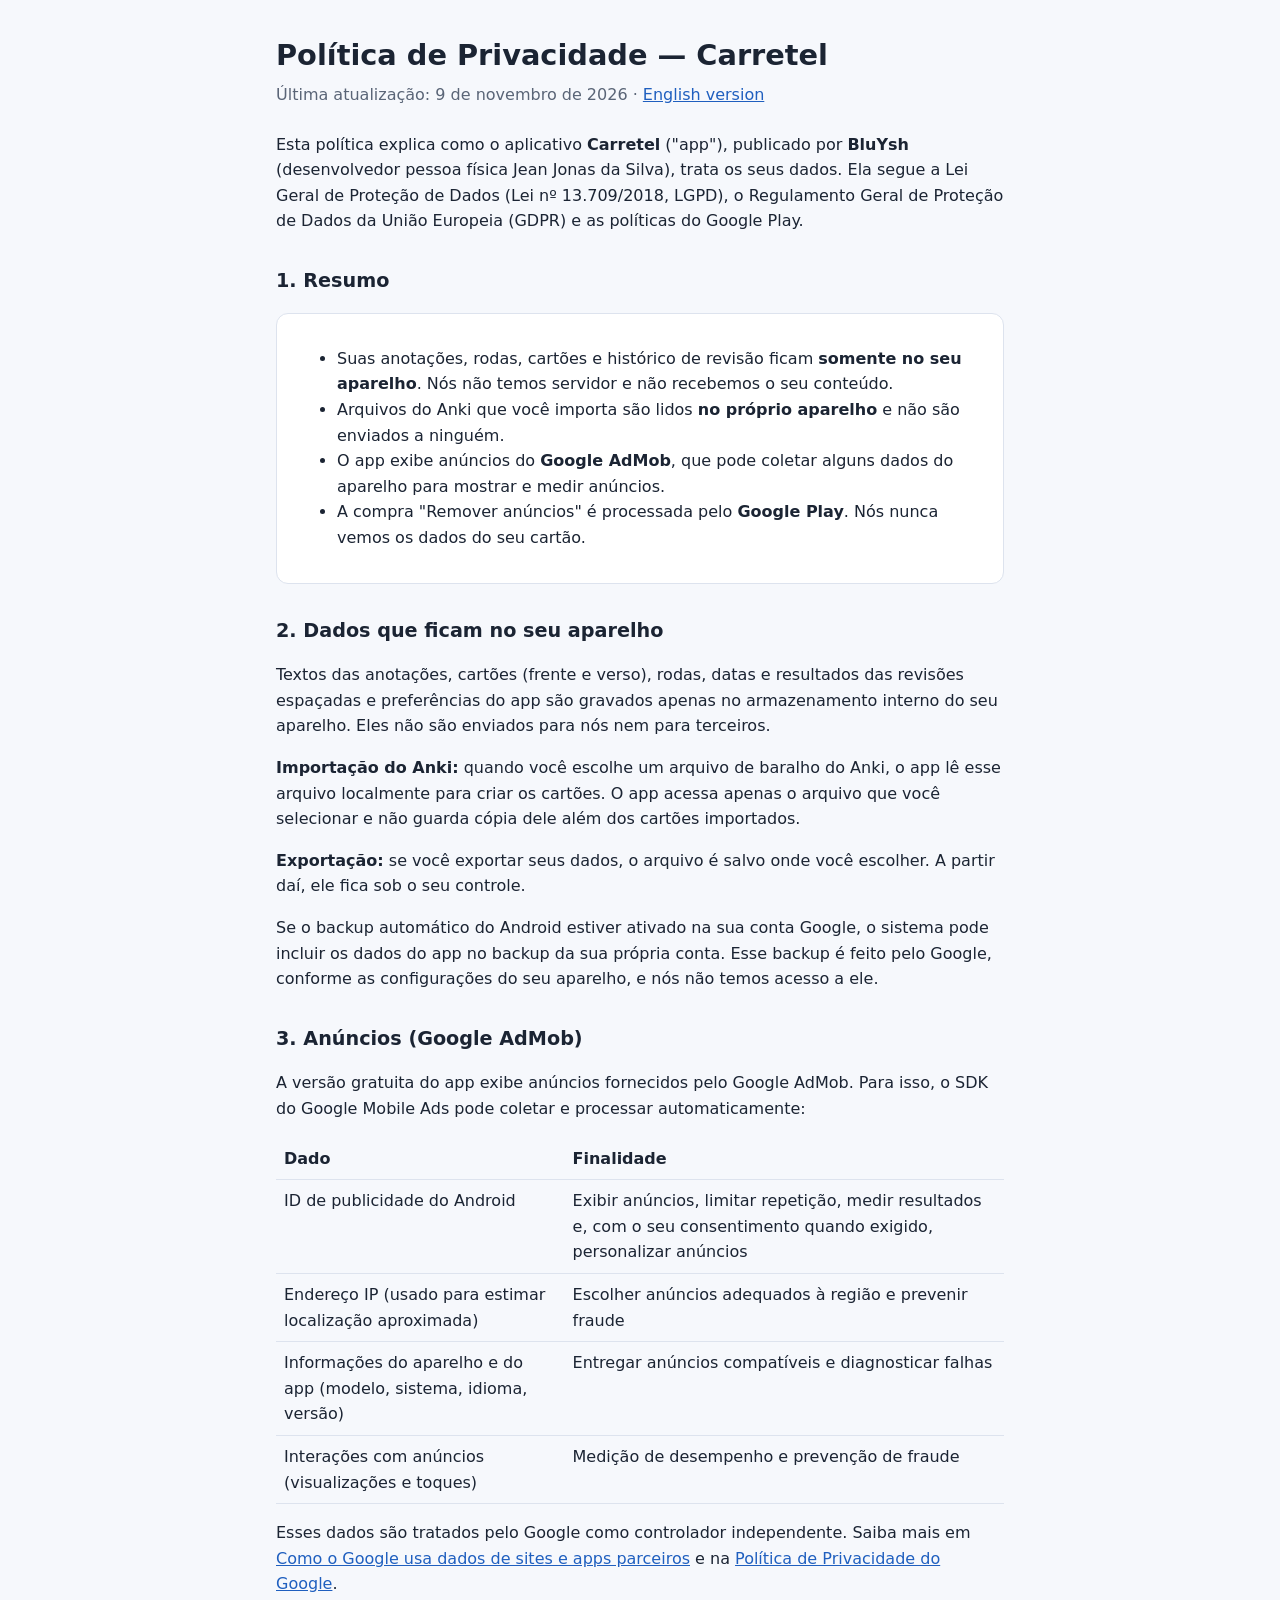
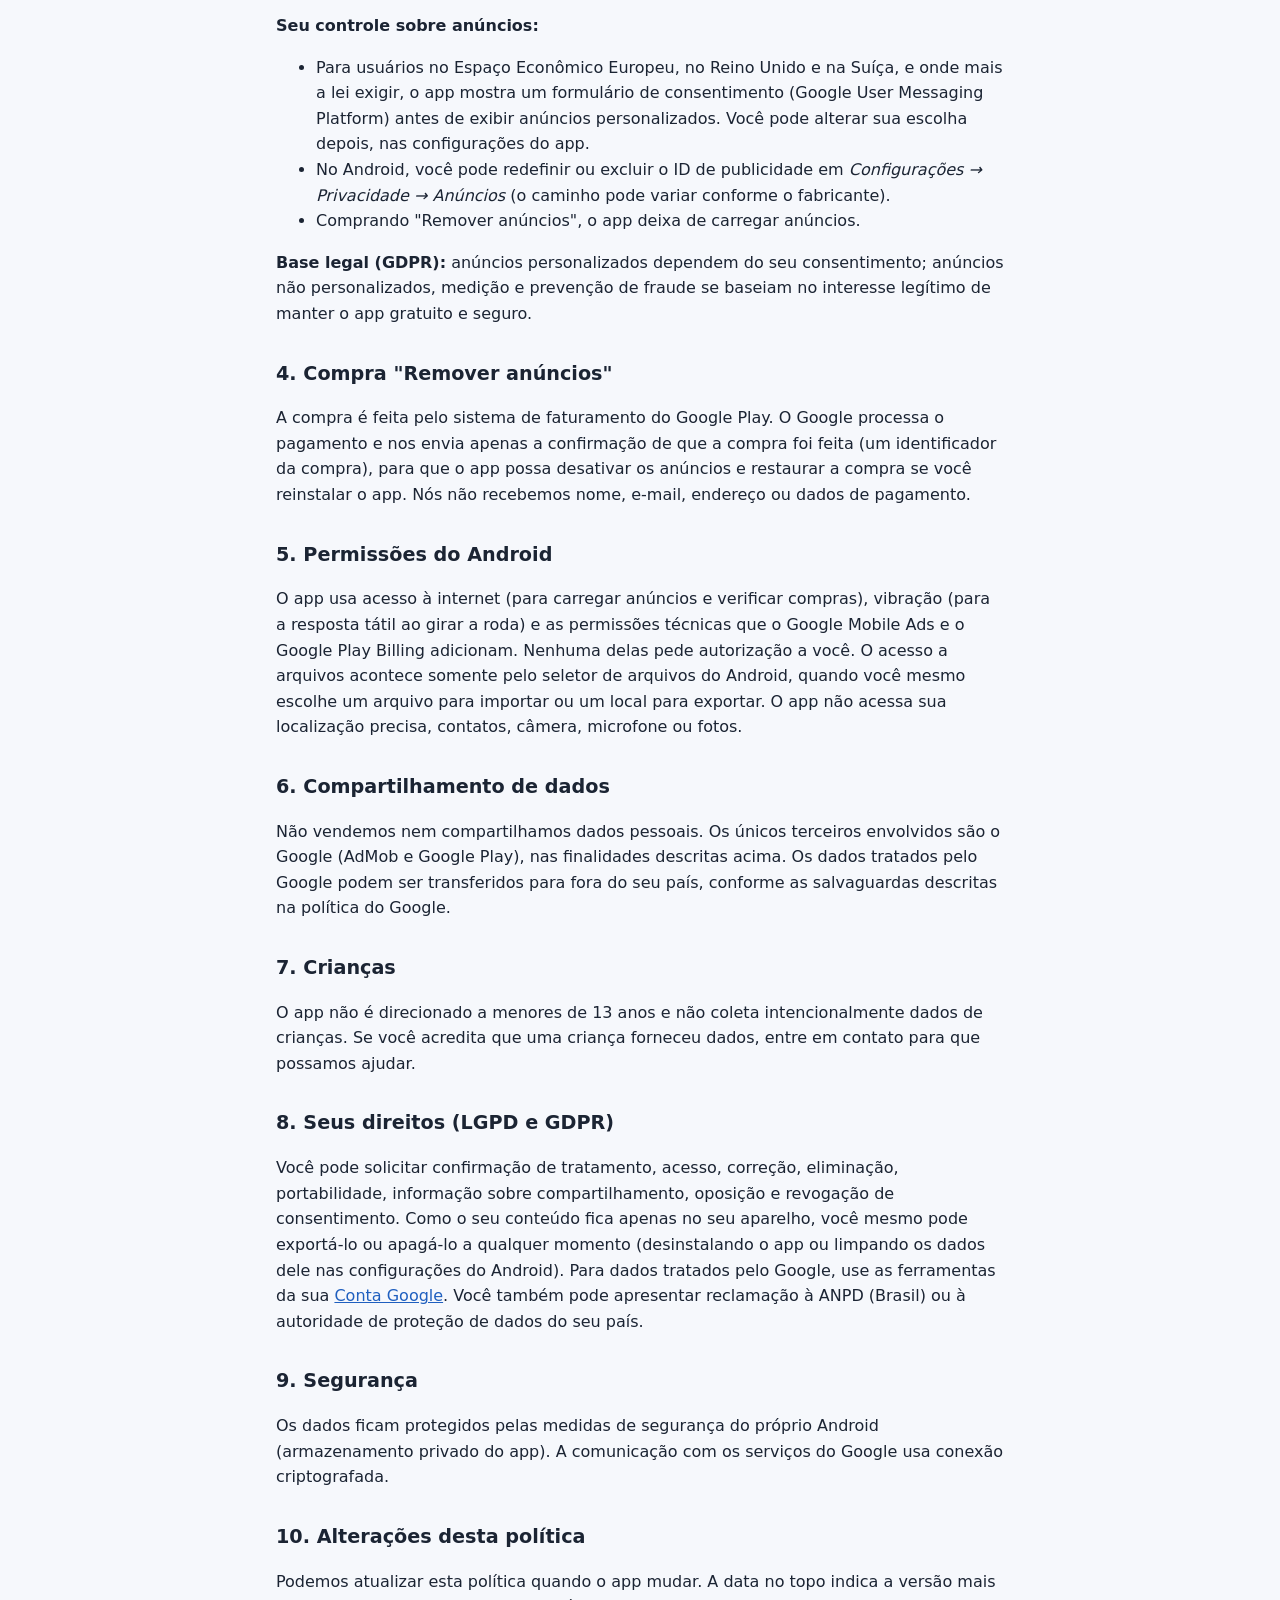
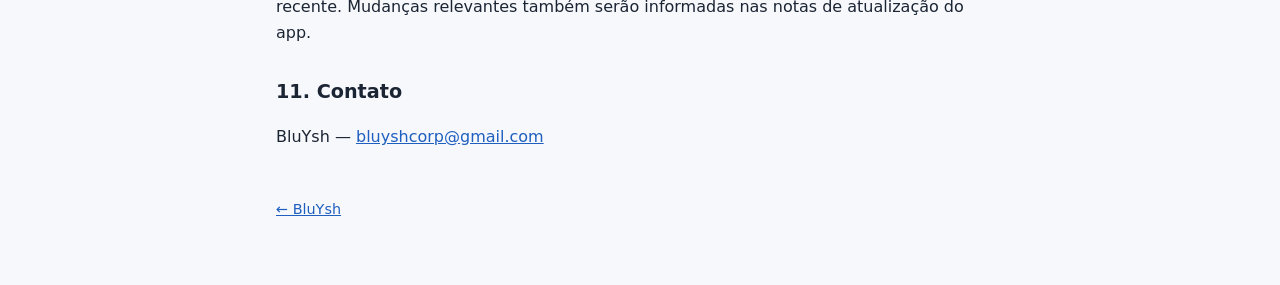
==== carretel/privacidade.html @ 1e0f4097 "Add files via upload" ====
<!doctype html>
<html lang="pt-BR">
<head>
<meta charset="utf-8">
<meta name="viewport" content="width=device-width, initial-scale=1">
<title>Política de Privacidade — Carretel</title>
<link rel="stylesheet" href="../estilo.css">
</head>
<body>
<main>
<h1>Política de Privacidade — Carretel</h1>
<p class="data">Última atualização: 9 de novembro de 2026 · <a href="privacy.html">English version</a></p>

<p>Esta política explica como o aplicativo <strong>Carretel</strong> ("app"), publicado por <strong>BluYsh</strong> (desenvolvedor pessoa física Jean Jonas da Silva), trata os seus dados. Ela segue a Lei Geral de Proteção de Dados (Lei nº 13.709/2018, LGPD), o Regulamento Geral de Proteção de Dados da União Europeia (GDPR) e as políticas do Google Play.</p>

<h2>1. Resumo</h2>
<div class="cartao">
<ul>
<li>Suas anotações, rodas, cartões e histórico de revisão ficam <strong>somente no seu aparelho</strong>. Nós não temos servidor e não recebemos o seu conteúdo.</li>
<li>Arquivos do Anki que você importa são lidos <strong>no próprio aparelho</strong> e não são enviados a ninguém.</li>
<li>O app exibe anúncios do <strong>Google AdMob</strong>, que pode coletar alguns dados do aparelho para mostrar e medir anúncios.</li>
<li>A compra "Remover anúncios" é processada pelo <strong>Google Play</strong>. Nós nunca vemos os dados do seu cartão.</li>
</ul>
</div>

<h2>2. Dados que ficam no seu aparelho</h2>
<p>Textos das anotações, cartões (frente e verso), rodas, datas e resultados das revisões espaçadas e preferências do app são gravados apenas no armazenamento interno do seu aparelho. Eles não são enviados para nós nem para terceiros.</p>
<p><strong>Importação do Anki:</strong> quando você escolhe um arquivo de baralho do Anki, o app lê esse arquivo localmente para criar os cartões. O app acessa apenas o arquivo que você selecionar e não guarda cópia dele além dos cartões importados.</p>
<p><strong>Exportação:</strong> se você exportar seus dados, o arquivo é salvo onde você escolher. A partir daí, ele fica sob o seu controle.</p>
<p>Se o backup automático do Android estiver ativado na sua conta Google, o sistema pode incluir os dados do app no backup da sua própria conta. Esse backup é feito pelo Google, conforme as configurações do seu aparelho, e nós não temos acesso a ele.</p>

<h2>3. Anúncios (Google AdMob)</h2>
<p>A versão gratuita do app exibe anúncios fornecidos pelo Google AdMob. Para isso, o SDK do Google Mobile Ads pode coletar e processar automaticamente:</p>
<table>
<tr><th>Dado</th><th>Finalidade</th></tr>
<tr><td>ID de publicidade do Android</td><td>Exibir anúncios, limitar repetição, medir resultados e, com o seu consentimento quando exigido, personalizar anúncios</td></tr>
<tr><td>Endereço IP (usado para estimar localização aproximada)</td><td>Escolher anúncios adequados à região e prevenir fraude</td></tr>
<tr><td>Informações do aparelho e do app (modelo, sistema, idioma, versão)</td><td>Entregar anúncios compatíveis e diagnosticar falhas</td></tr>
<tr><td>Interações com anúncios (visualizações e toques)</td><td>Medição de desempenho e prevenção de fraude</td></tr>
</table>
<p>Esses dados são tratados pelo Google como controlador independente. Saiba mais em <a href="https://policies.google.com/technologies/partner-sites">Como o Google usa dados de sites e apps parceiros</a> e na <a href="https://policies.google.com/privacy">Política de Privacidade do Google</a>.</p>
<p><strong>Seu controle sobre anúncios:</strong></p>
<ul>
<li>Para usuários no Espaço Econômico Europeu, no Reino Unido e na Suíça, e onde mais a lei exigir, o app mostra um formulário de consentimento (Google User Messaging Platform) antes de exibir anúncios personalizados. Você pode alterar sua escolha depois, nas configurações do app.</li>
<li>No Android, você pode redefinir ou excluir o ID de publicidade em <em>Configurações → Privacidade → Anúncios</em> (o caminho pode variar conforme o fabricante).</li>
<li>Comprando "Remover anúncios", o app deixa de carregar anúncios.</li>
</ul>
<p><strong>Base legal (GDPR):</strong> anúncios personalizados dependem do seu consentimento; anúncios não personalizados, medição e prevenção de fraude se baseiam no interesse legítimo de manter o app gratuito e seguro.</p>

<h2>4. Compra "Remover anúncios"</h2>
<p>A compra é feita pelo sistema de faturamento do Google Play. O Google processa o pagamento e nos envia apenas a confirmação de que a compra foi feita (um identificador da compra), para que o app possa desativar os anúncios e restaurar a compra se você reinstalar o app. Nós não recebemos nome, e-mail, endereço ou dados de pagamento.</p>

<h2>5. Permissões do Android</h2>
<p>O app usa acesso à internet (para carregar anúncios e verificar compras), vibração (para a resposta tátil ao girar a roda) e as permissões técnicas que o Google Mobile Ads e o Google Play Billing adicionam. Nenhuma delas pede autorização a você. O acesso a arquivos acontece somente pelo seletor de arquivos do Android, quando você mesmo escolhe um arquivo para importar ou um local para exportar. O app não acessa sua localização precisa, contatos, câmera, microfone ou fotos.</p>

<h2>6. Compartilhamento de dados</h2>
<p>Não vendemos nem compartilhamos dados pessoais. Os únicos terceiros envolvidos são o Google (AdMob e Google Play), nas finalidades descritas acima. Os dados tratados pelo Google podem ser transferidos para fora do seu país, conforme as salvaguardas descritas na política do Google.</p>

<h2>7. Crianças</h2>
<p>O app não é direcionado a menores de 13 anos e não coleta intencionalmente dados de crianças. Se você acredita que uma criança forneceu dados, entre em contato para que possamos ajudar.</p>

<h2>8. Seus direitos (LGPD e GDPR)</h2>
<p>Você pode solicitar confirmação de tratamento, acesso, correção, eliminação, portabilidade, informação sobre compartilhamento, oposição e revogação de consentimento. Como o seu conteúdo fica apenas no seu aparelho, você mesmo pode exportá-lo ou apagá-lo a qualquer momento (desinstalando o app ou limpando os dados dele nas configurações do Android). Para dados tratados pelo Google, use as ferramentas da sua <a href="https://myaccount.google.com/">Conta Google</a>. Você também pode apresentar reclamação à ANPD (Brasil) ou à autoridade de proteção de dados do seu país.</p>

<h2>9. Segurança</h2>
<p>Os dados ficam protegidos pelas medidas de segurança do próprio Android (armazenamento privado do app). A comunicação com os serviços do Google usa conexão criptografada.</p>

<h2>10. Alterações desta política</h2>
<p>Podemos atualizar esta política quando o app mudar. A data no topo indica a versão mais recente. Mudanças relevantes também serão informadas nas notas de atualização do app.</p>

<h2>11. Contato</h2>
<p>BluYsh — <a href="mailto:bluyshcorp@gmail.com">bluyshcorp@gmail.com</a></p>

<footer><a href="../index.html">← BluYsh</a></footer>
</main>
</body>
</html>
---- estilo.css ----
:root {
  --fundo: #f6f8fc;
  --texto: #1b2433;
  --suave: #5a6577;
  --azul: #1f5fbf;
  --cartao: #ffffff;
  --borda: #dde3ee;
}
@media (prefers-color-scheme: dark) {
  :root {
    --fundo: #0e1626;
    --texto: #e6ebf4;
    --suave: #a4afc2;
    --azul: #7fb0ff;
    --cartao: #16213a;
    --borda: #2a3654;
  }
}
* { box-sizing: border-box; }
body {
  margin: 0;
  background: var(--fundo);
  color: var(--texto);
  font-family: system-ui, -apple-system, "Segoe UI", Roboto, sans-serif;
  line-height: 1.6;
}
main {
  max-width: 760px;
  margin: 0 auto;
  padding: 32px 16px 64px;
}
h1 { font-size: 1.8rem; margin: 0 0 4px; }
h2 { font-size: 1.2rem; margin: 32px 0 8px; }
p, li { color: var(--texto); }
.data { color: var(--suave); margin: 0 0 24px; }
a { color: var(--azul); }
.cartao {
  background: var(--cartao);
  border: 1px solid var(--borda);
  border-radius: 12px;
  padding: 16px 20px;
  margin: 16px 0;
}
table { width: 100%; border-collapse: collapse; margin: 8px 0; }
th, td { text-align: left; padding: 8px; border-bottom: 1px solid var(--borda); vertical-align: top; }
footer { margin-top: 48px; color: var(--suave); font-size: 0.9rem; }
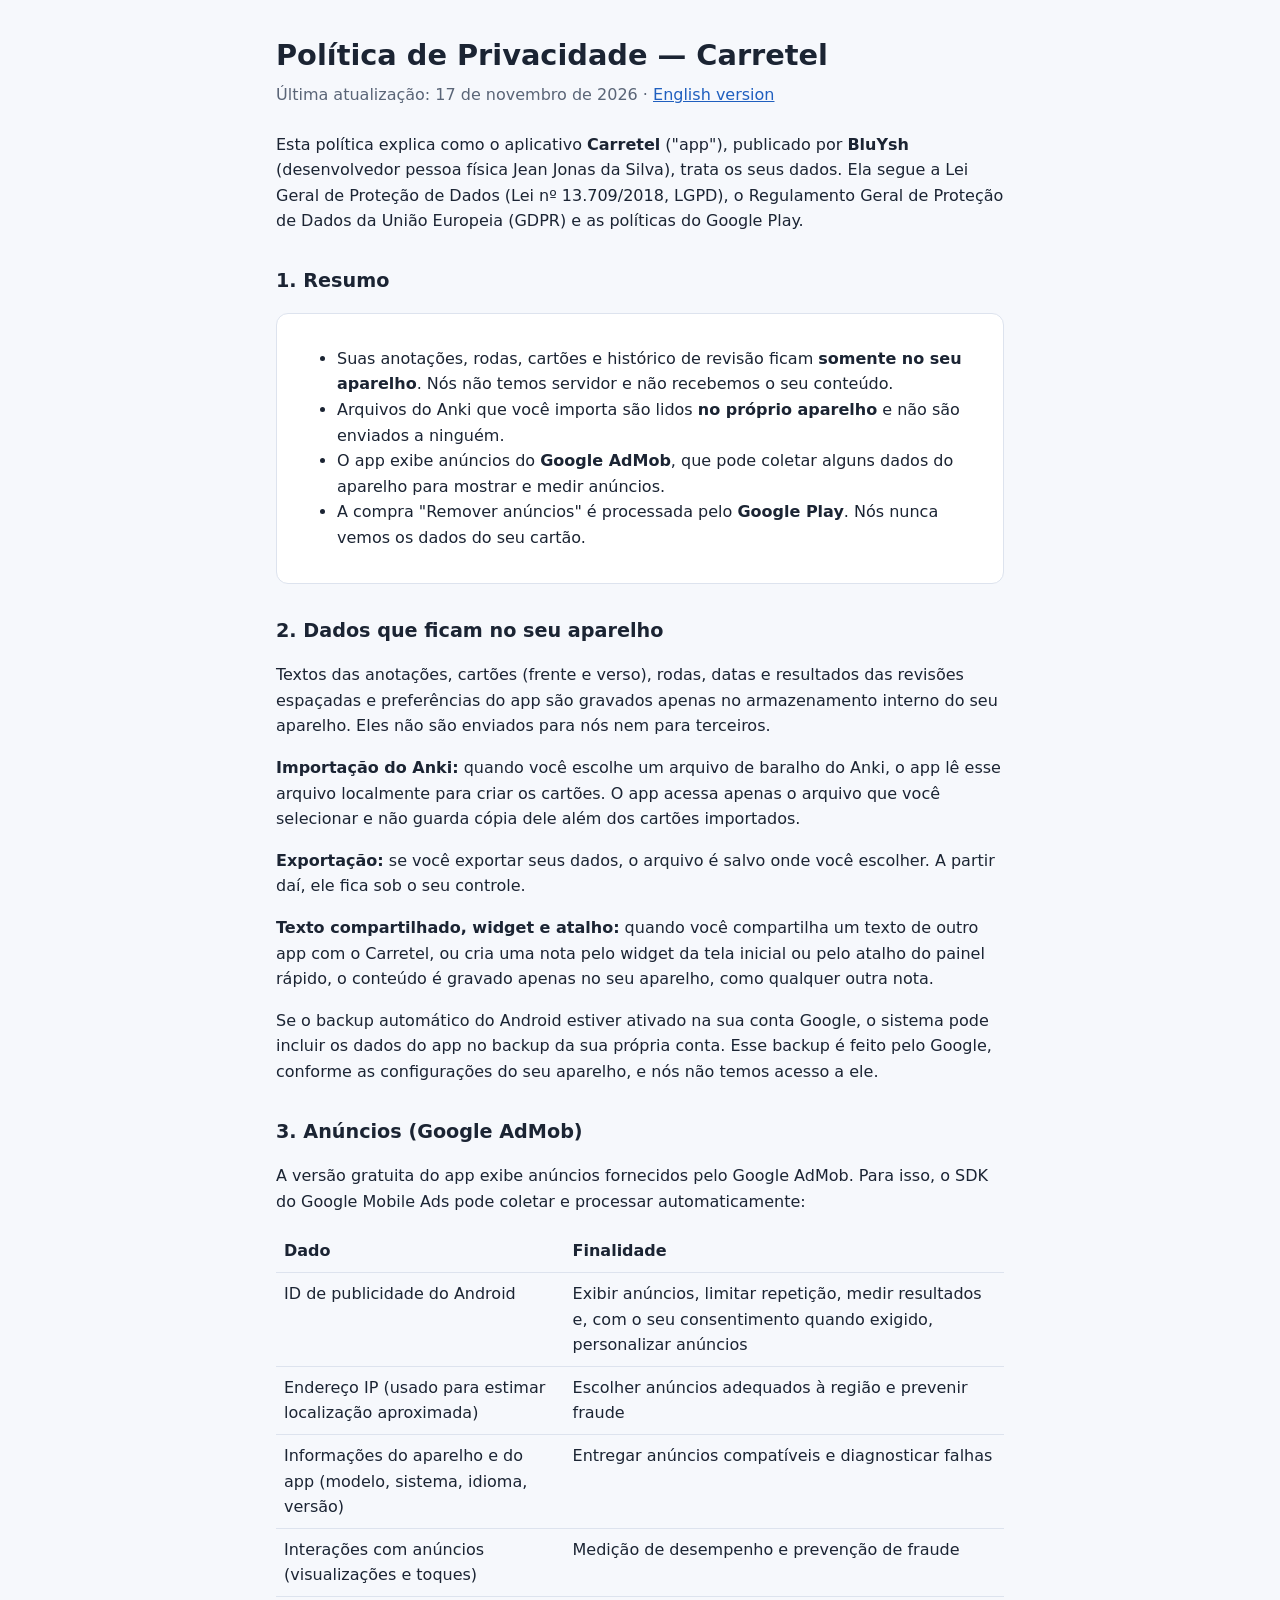
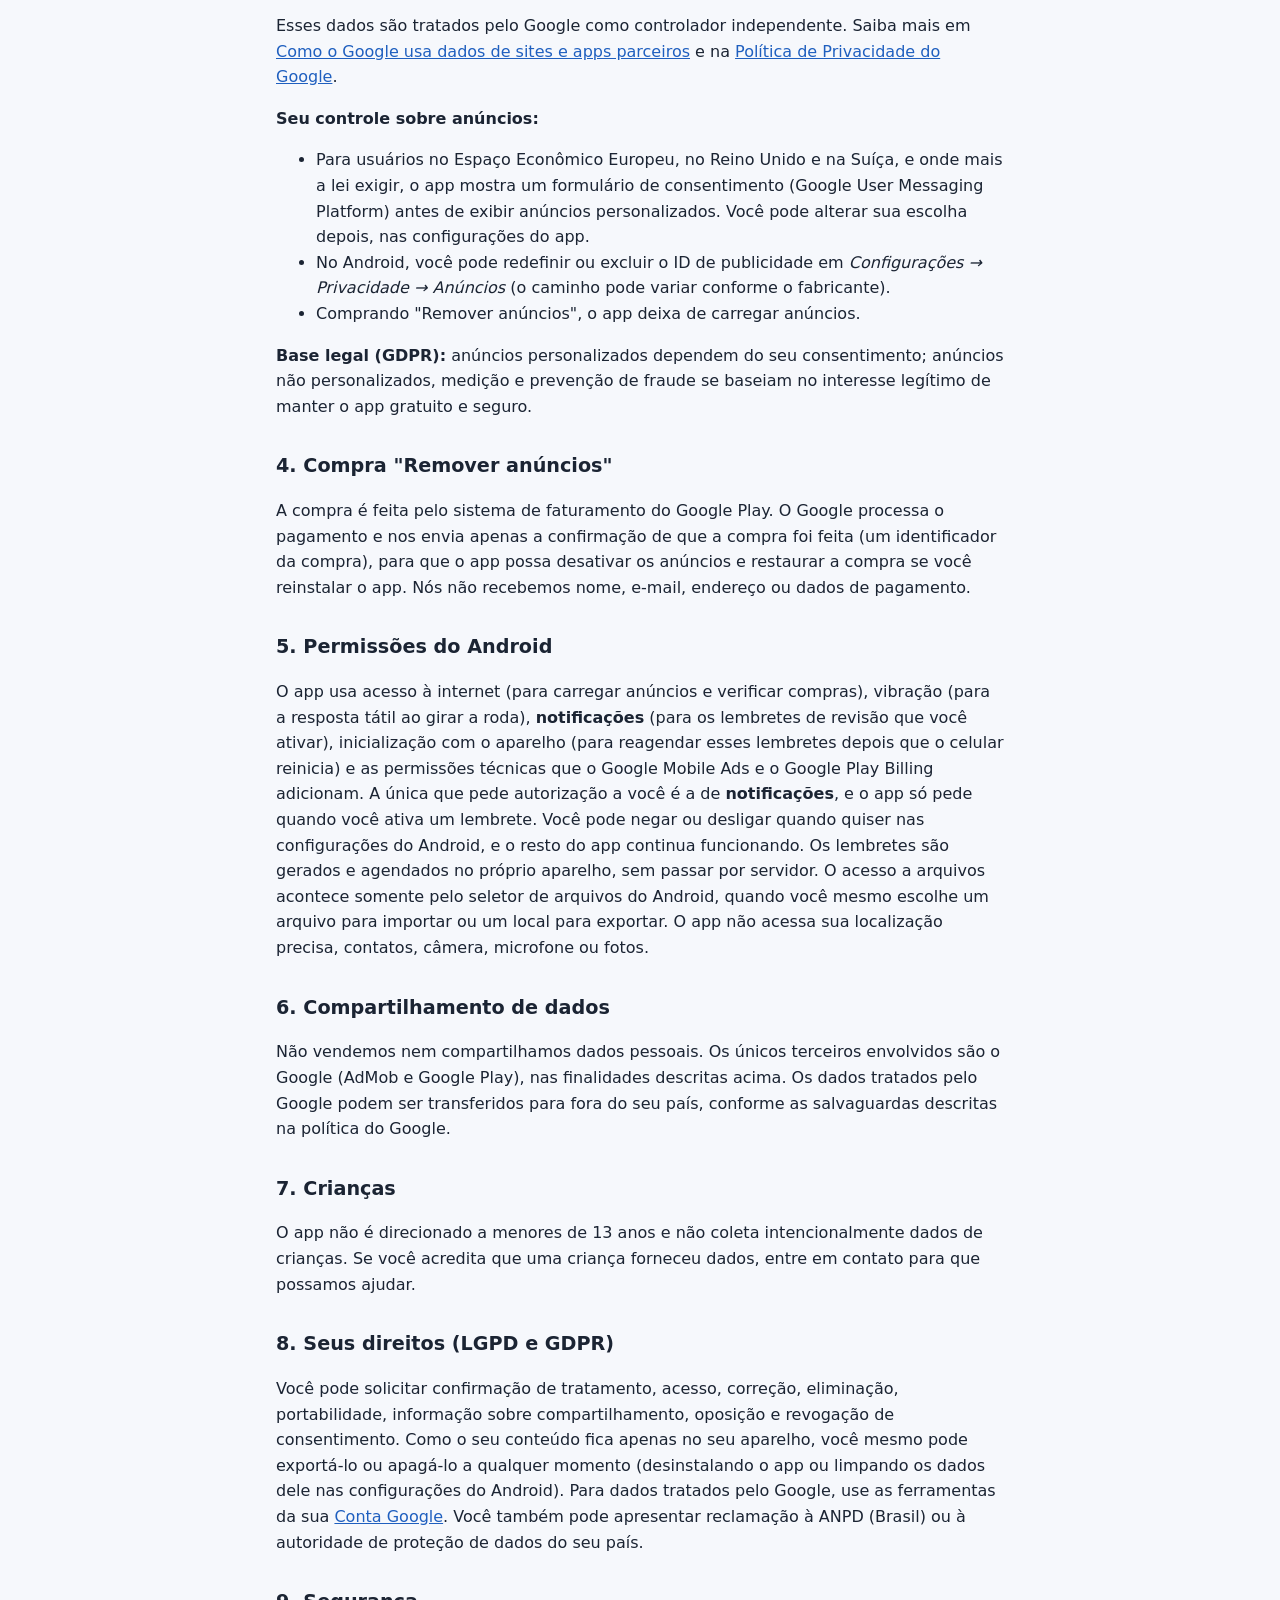
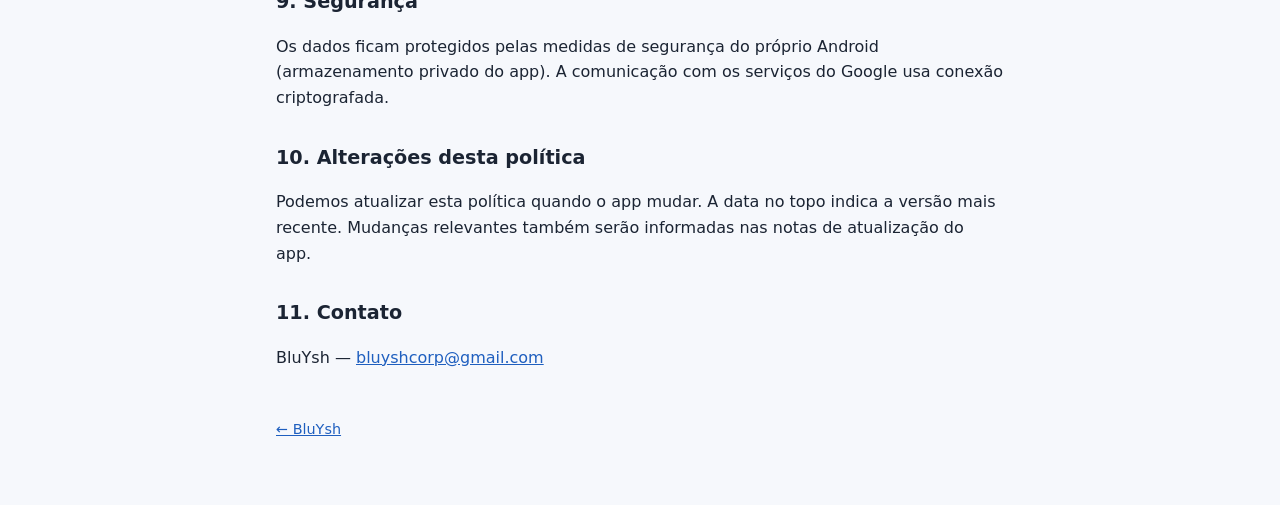
==== commit 2e91174a: "Carretel: política cobre lembretes com notificação, widget e atalho" ====
--- a/carretel/privacidade.html
+++ b/carretel/privacidade.html
@@ -9,7 +9,7 @@
 <body>
 <main>
 <h1>Política de Privacidade — Carretel</h1>
-<p class="data">Última atualização: 9 de novembro de 2026 · <a href="privacy.html">English version</a></p>
+<p class="data">Última atualização: 17 de novembro de 2026 · <a href="privacy.html">English version</a></p>
 
 <p>Esta política explica como o aplicativo <strong>Carretel</strong> ("app"), publicado por <strong>BluYsh</strong> (desenvolvedor pessoa física Jean Jonas da Silva), trata os seus dados. Ela segue a Lei Geral de Proteção de Dados (Lei nº 13.709/2018, LGPD), o Regulamento Geral de Proteção de Dados da União Europeia (GDPR) e as políticas do Google Play.</p>
 
@@ -27,6 +27,7 @@
 <p>Textos das anotações, cartões (frente e verso), rodas, datas e resultados das revisões espaçadas e preferências do app são gravados apenas no armazenamento interno do seu aparelho. Eles não são enviados para nós nem para terceiros.</p>
 <p><strong>Importação do Anki:</strong> quando você escolhe um arquivo de baralho do Anki, o app lê esse arquivo localmente para criar os cartões. O app acessa apenas o arquivo que você selecionar e não guarda cópia dele além dos cartões importados.</p>
 <p><strong>Exportação:</strong> se você exportar seus dados, o arquivo é salvo onde você escolher. A partir daí, ele fica sob o seu controle.</p>
+<p><strong>Texto compartilhado, widget e atalho:</strong> quando você compartilha um texto de outro app com o Carretel, ou cria uma nota pelo widget da tela inicial ou pelo atalho do painel rápido, o conteúdo é gravado apenas no seu aparelho, como qualquer outra nota.</p>
 <p>Se o backup automático do Android estiver ativado na sua conta Google, o sistema pode incluir os dados do app no backup da sua própria conta. Esse backup é feito pelo Google, conforme as configurações do seu aparelho, e nós não temos acesso a ele.</p>
 
 <h2>3. Anúncios (Google AdMob)</h2>
@@ -51,7 +52,7 @@
 <p>A compra é feita pelo sistema de faturamento do Google Play. O Google processa o pagamento e nos envia apenas a confirmação de que a compra foi feita (um identificador da compra), para que o app possa desativar os anúncios e restaurar a compra se você reinstalar o app. Nós não recebemos nome, e-mail, endereço ou dados de pagamento.</p>
 
 <h2>5. Permissões do Android</h2>
-<p>O app usa acesso à internet (para carregar anúncios e verificar compras), vibração (para a resposta tátil ao girar a roda) e as permissões técnicas que o Google Mobile Ads e o Google Play Billing adicionam. Nenhuma delas pede autorização a você. O acesso a arquivos acontece somente pelo seletor de arquivos do Android, quando você mesmo escolhe um arquivo para importar ou um local para exportar. O app não acessa sua localização precisa, contatos, câmera, microfone ou fotos.</p>
+<p>O app usa acesso à internet (para carregar anúncios e verificar compras), vibração (para a resposta tátil ao girar a roda), <strong>notificações</strong> (para os lembretes de revisão que você ativar), inicialização com o aparelho (para reagendar esses lembretes depois que o celular reinicia) e as permissões técnicas que o Google Mobile Ads e o Google Play Billing adicionam. A única que pede autorização a você é a de <strong>notificações</strong>, e o app só pede quando você ativa um lembrete. Você pode negar ou desligar quando quiser nas configurações do Android, e o resto do app continua funcionando. Os lembretes são gerados e agendados no próprio aparelho, sem passar por servidor. O acesso a arquivos acontece somente pelo seletor de arquivos do Android, quando você mesmo escolhe um arquivo para importar ou um local para exportar. O app não acessa sua localização precisa, contatos, câmera, microfone ou fotos.</p>
 
 <h2>6. Compartilhamento de dados</h2>
 <p>Não vendemos nem compartilhamos dados pessoais. Os únicos terceiros envolvidos são o Google (AdMob e Google Play), nas finalidades descritas acima. Os dados tratados pelo Google podem ser transferidos para fora do seu país, conforme as salvaguardas descritas na política do Google.</p>
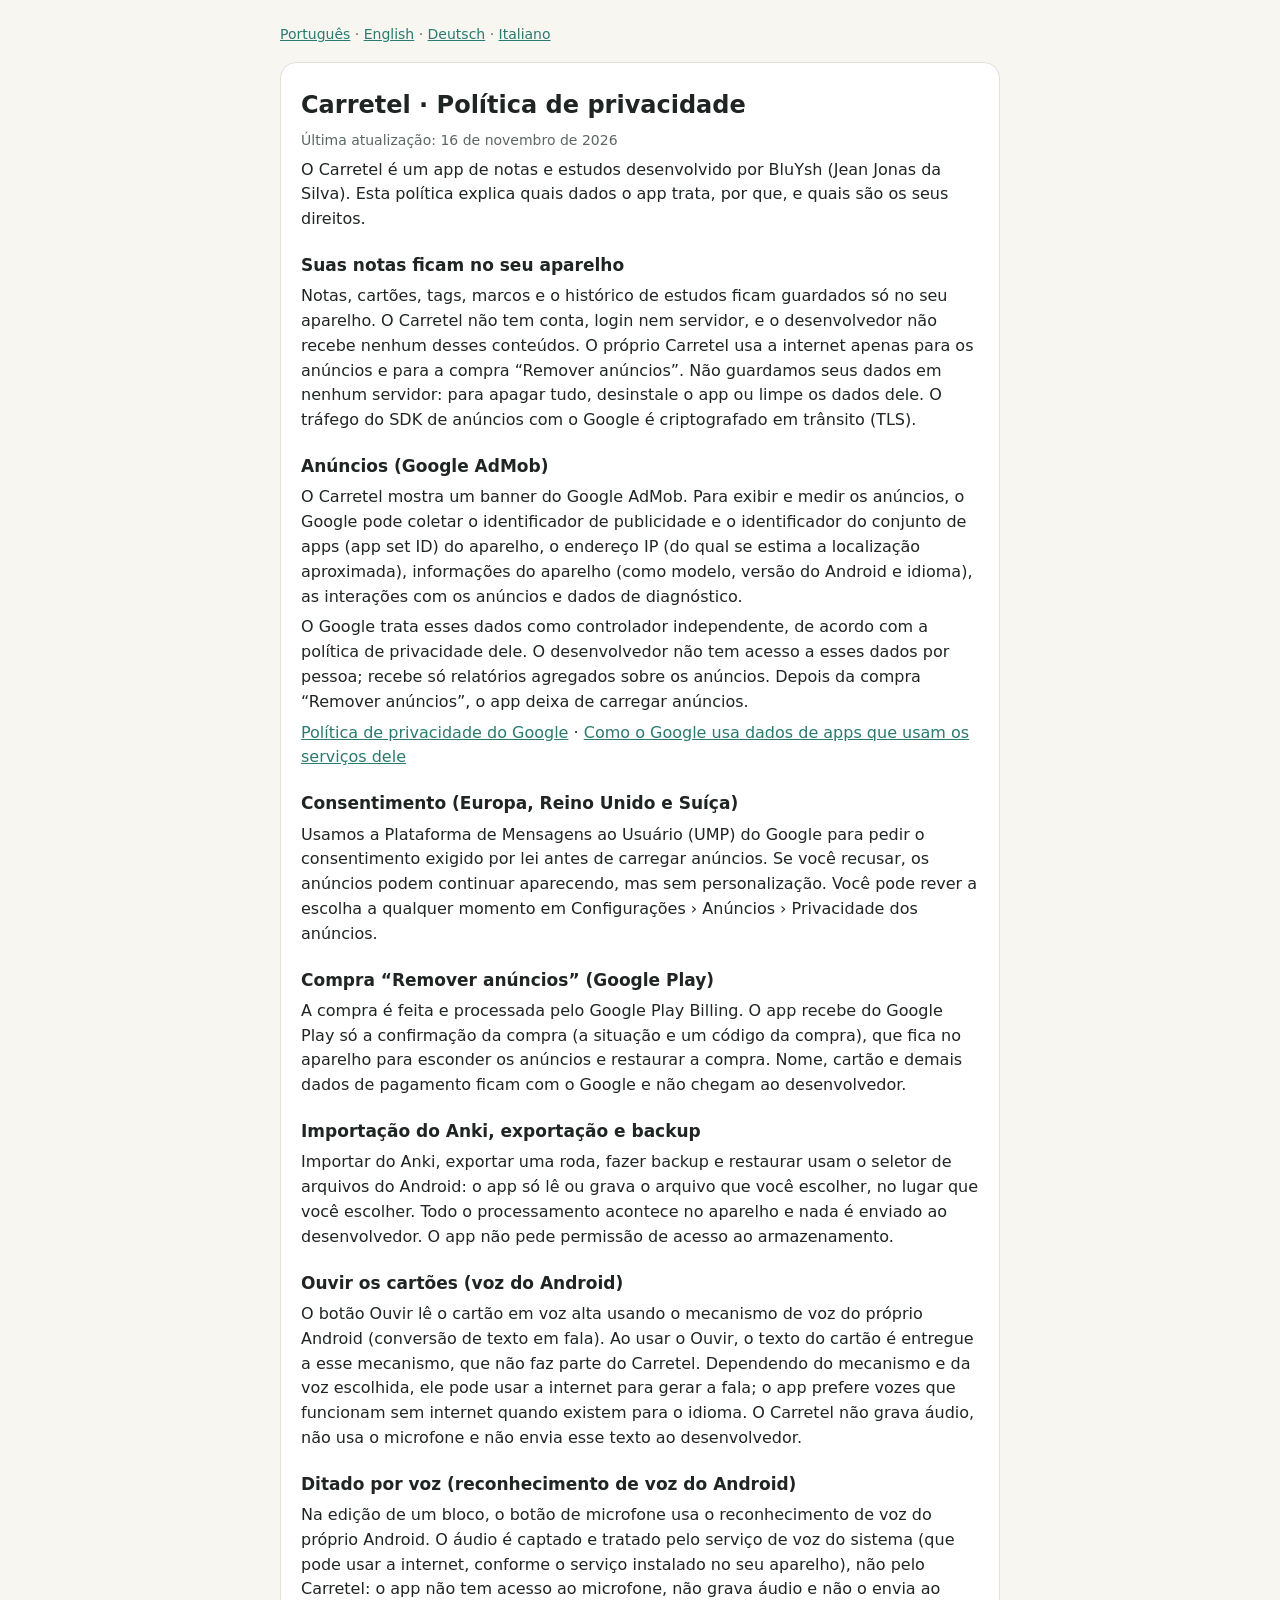
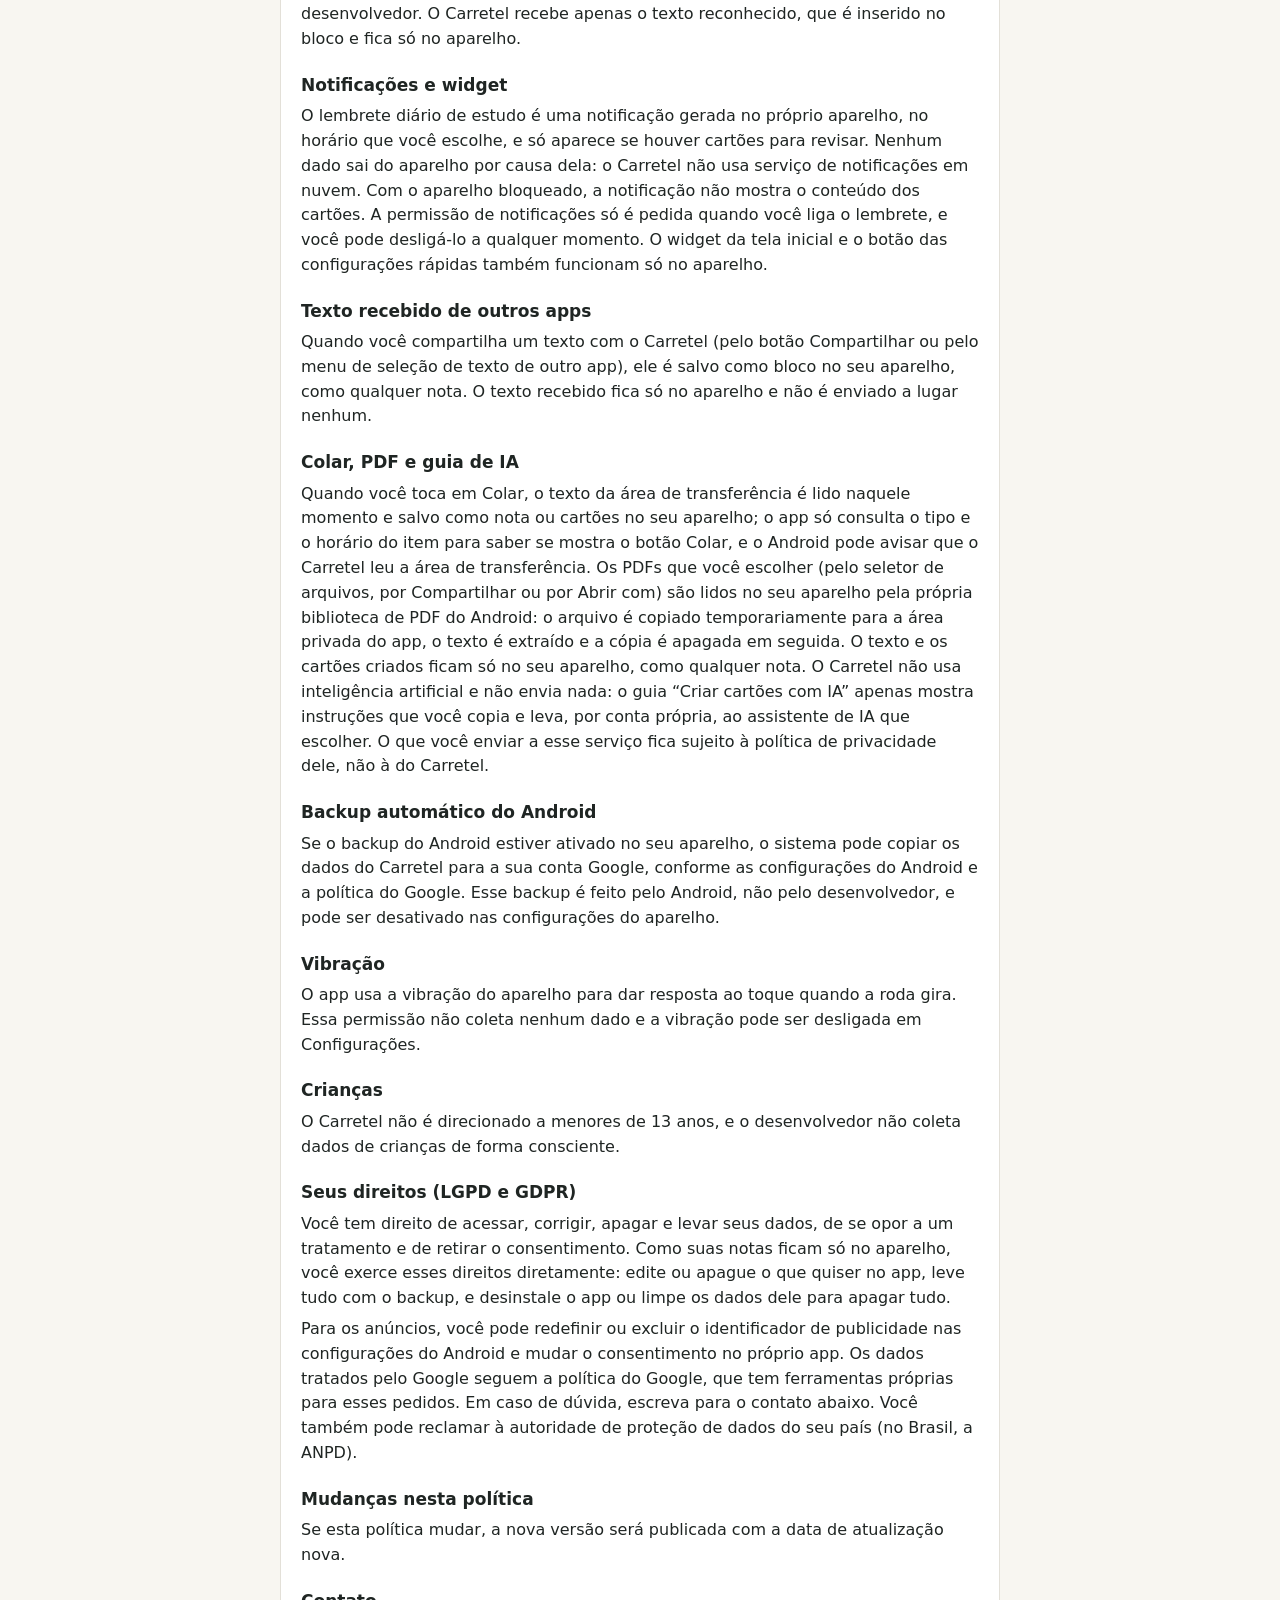
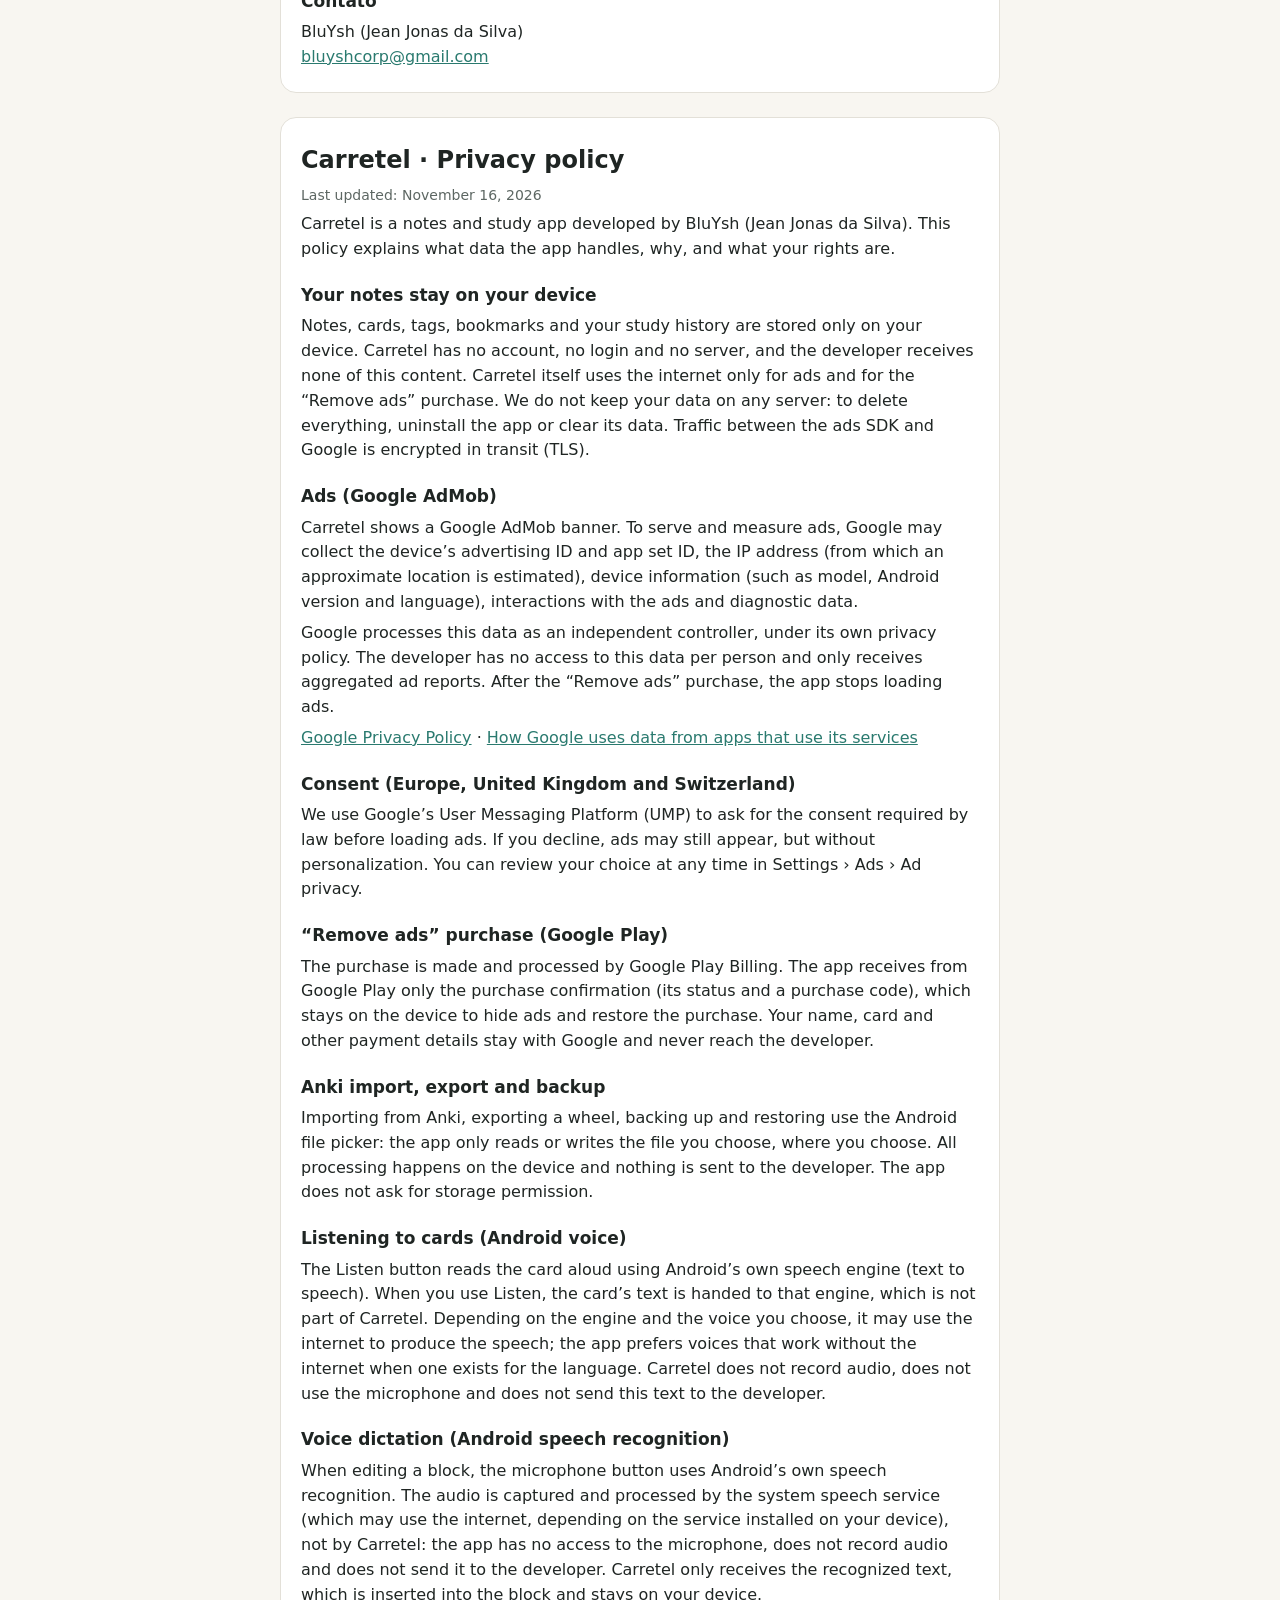
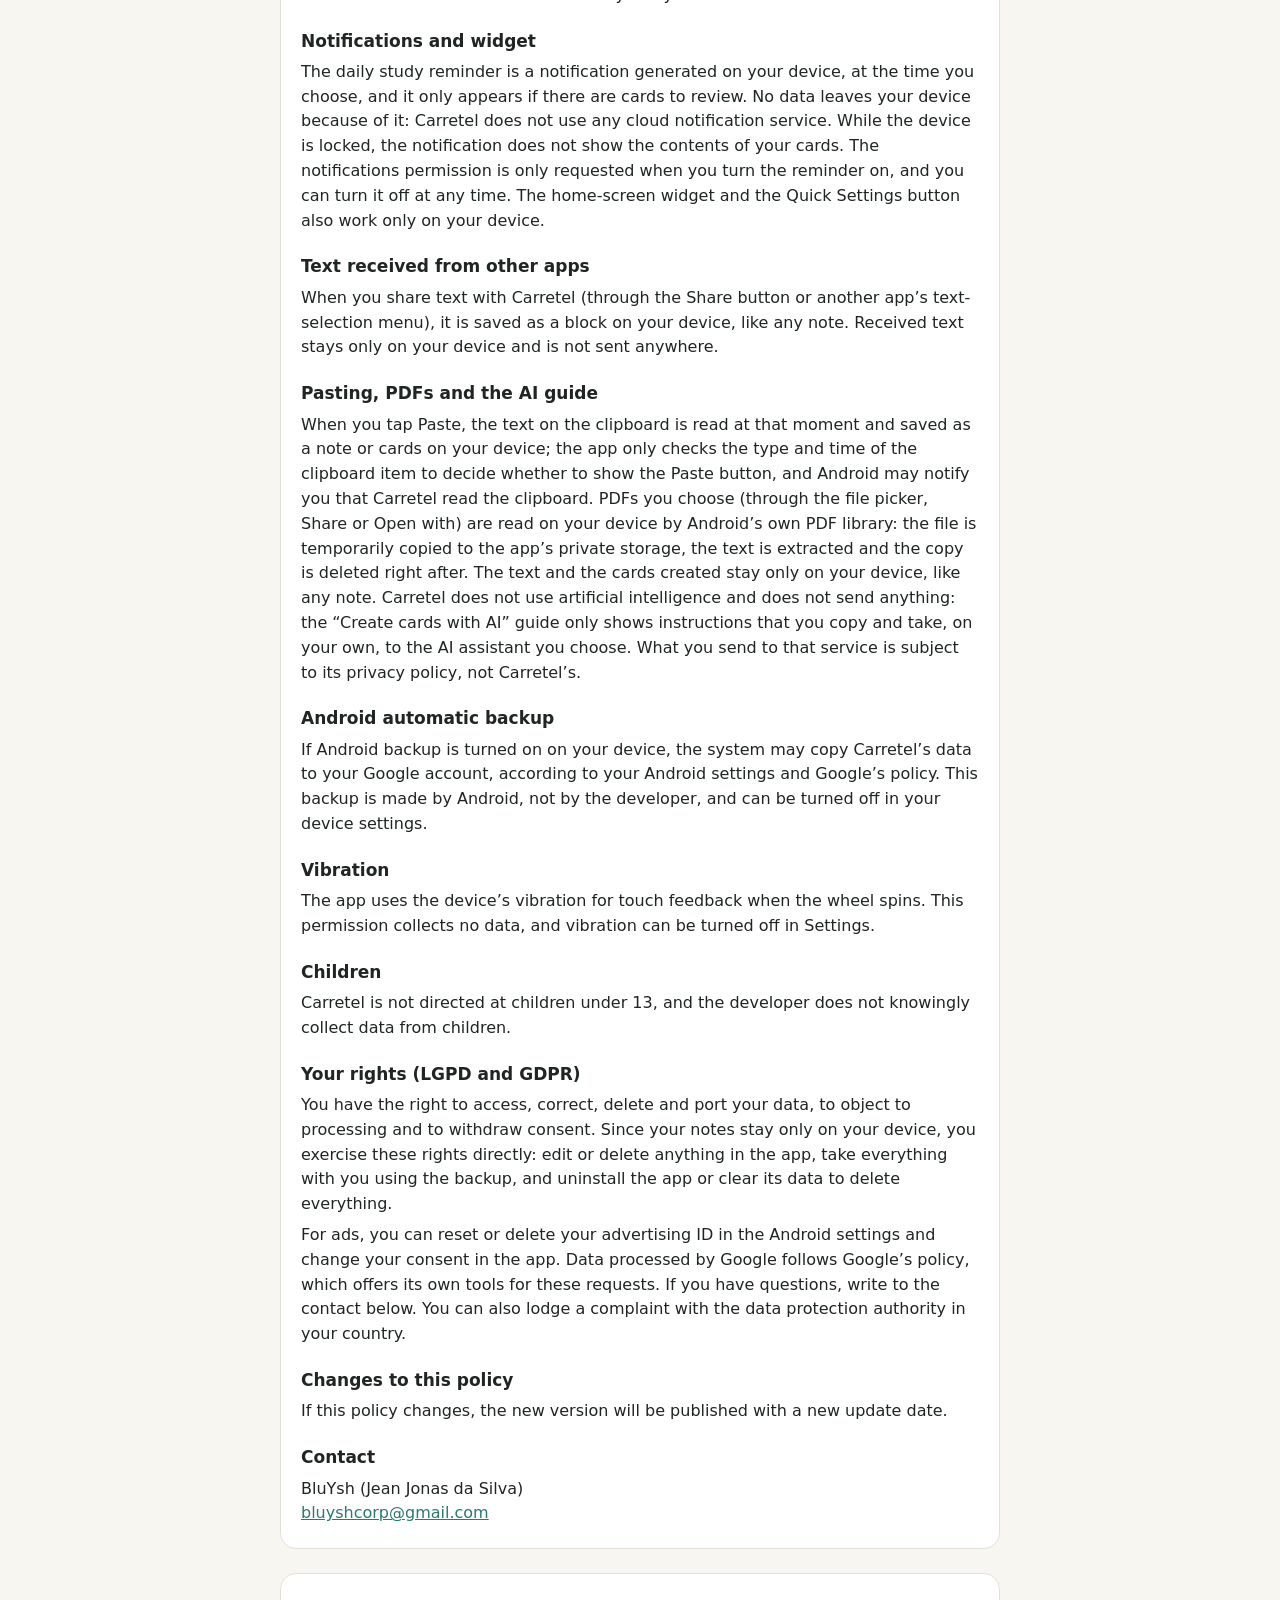
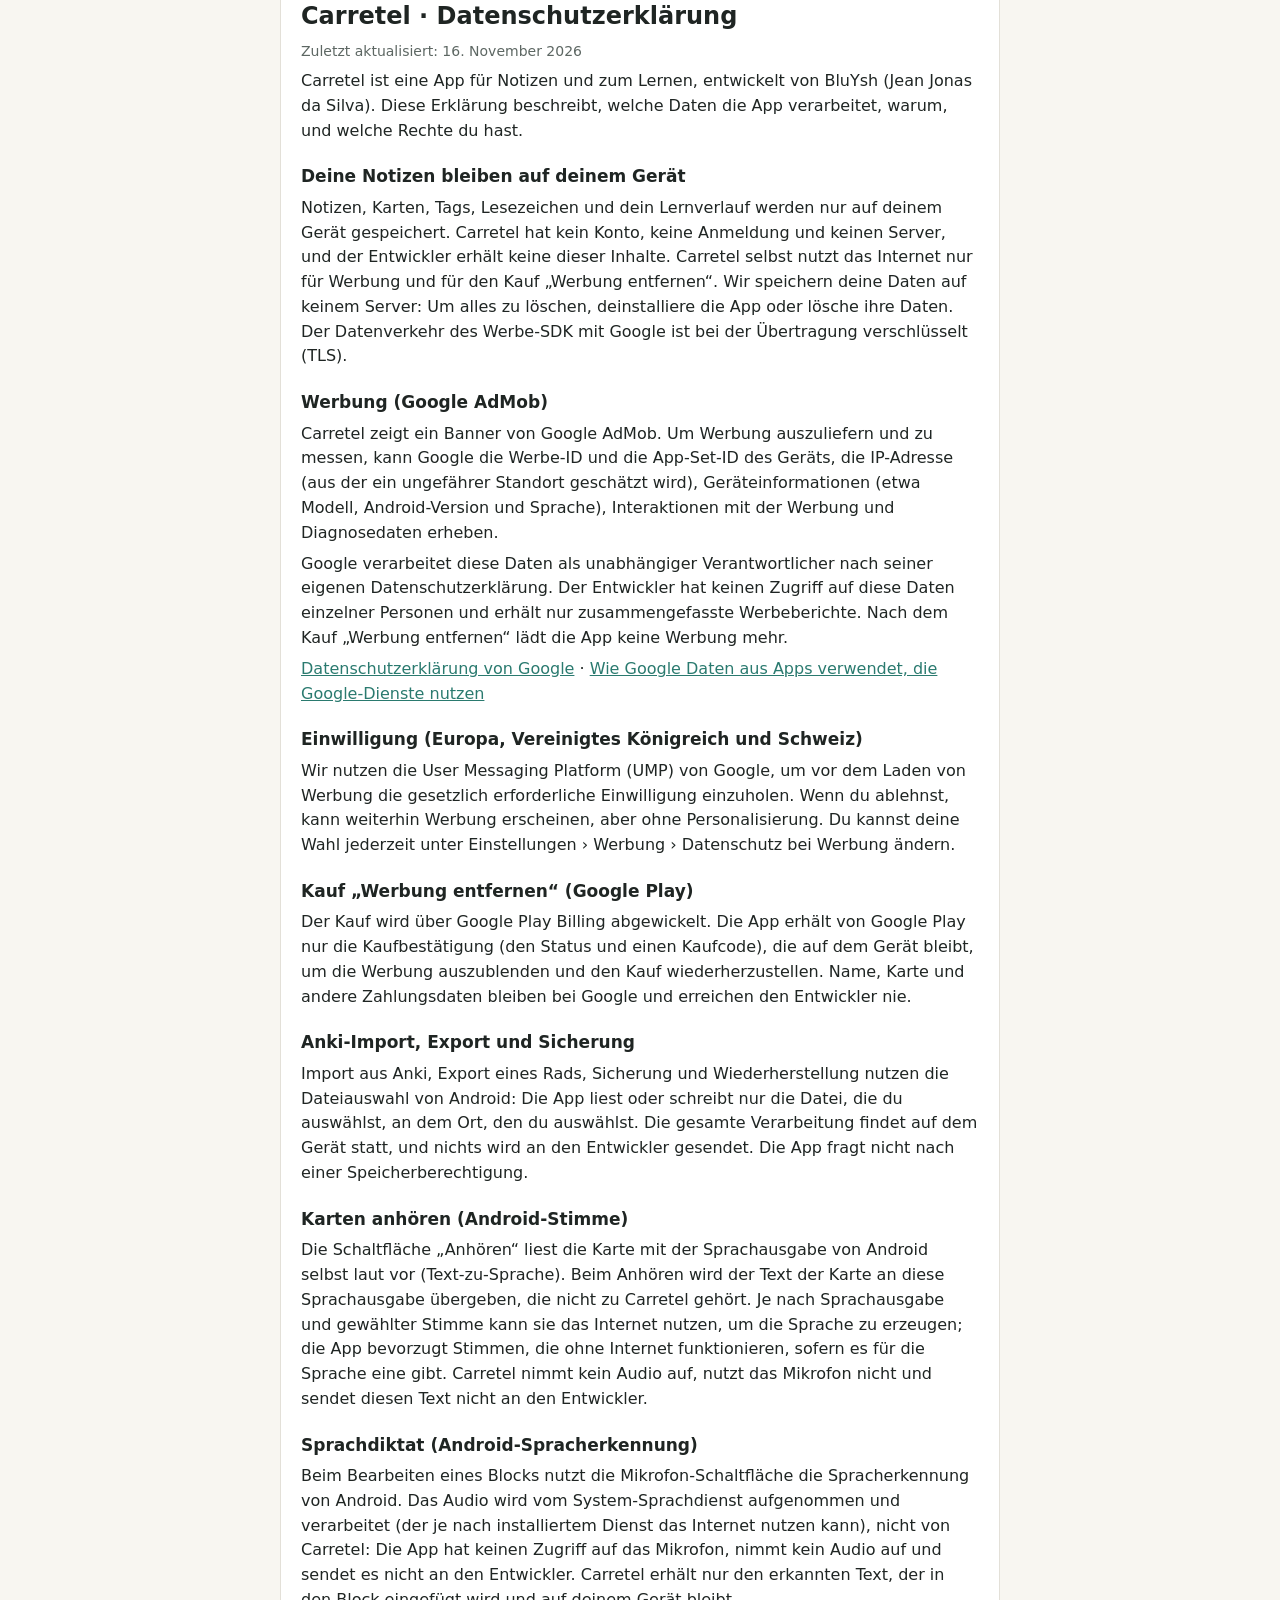
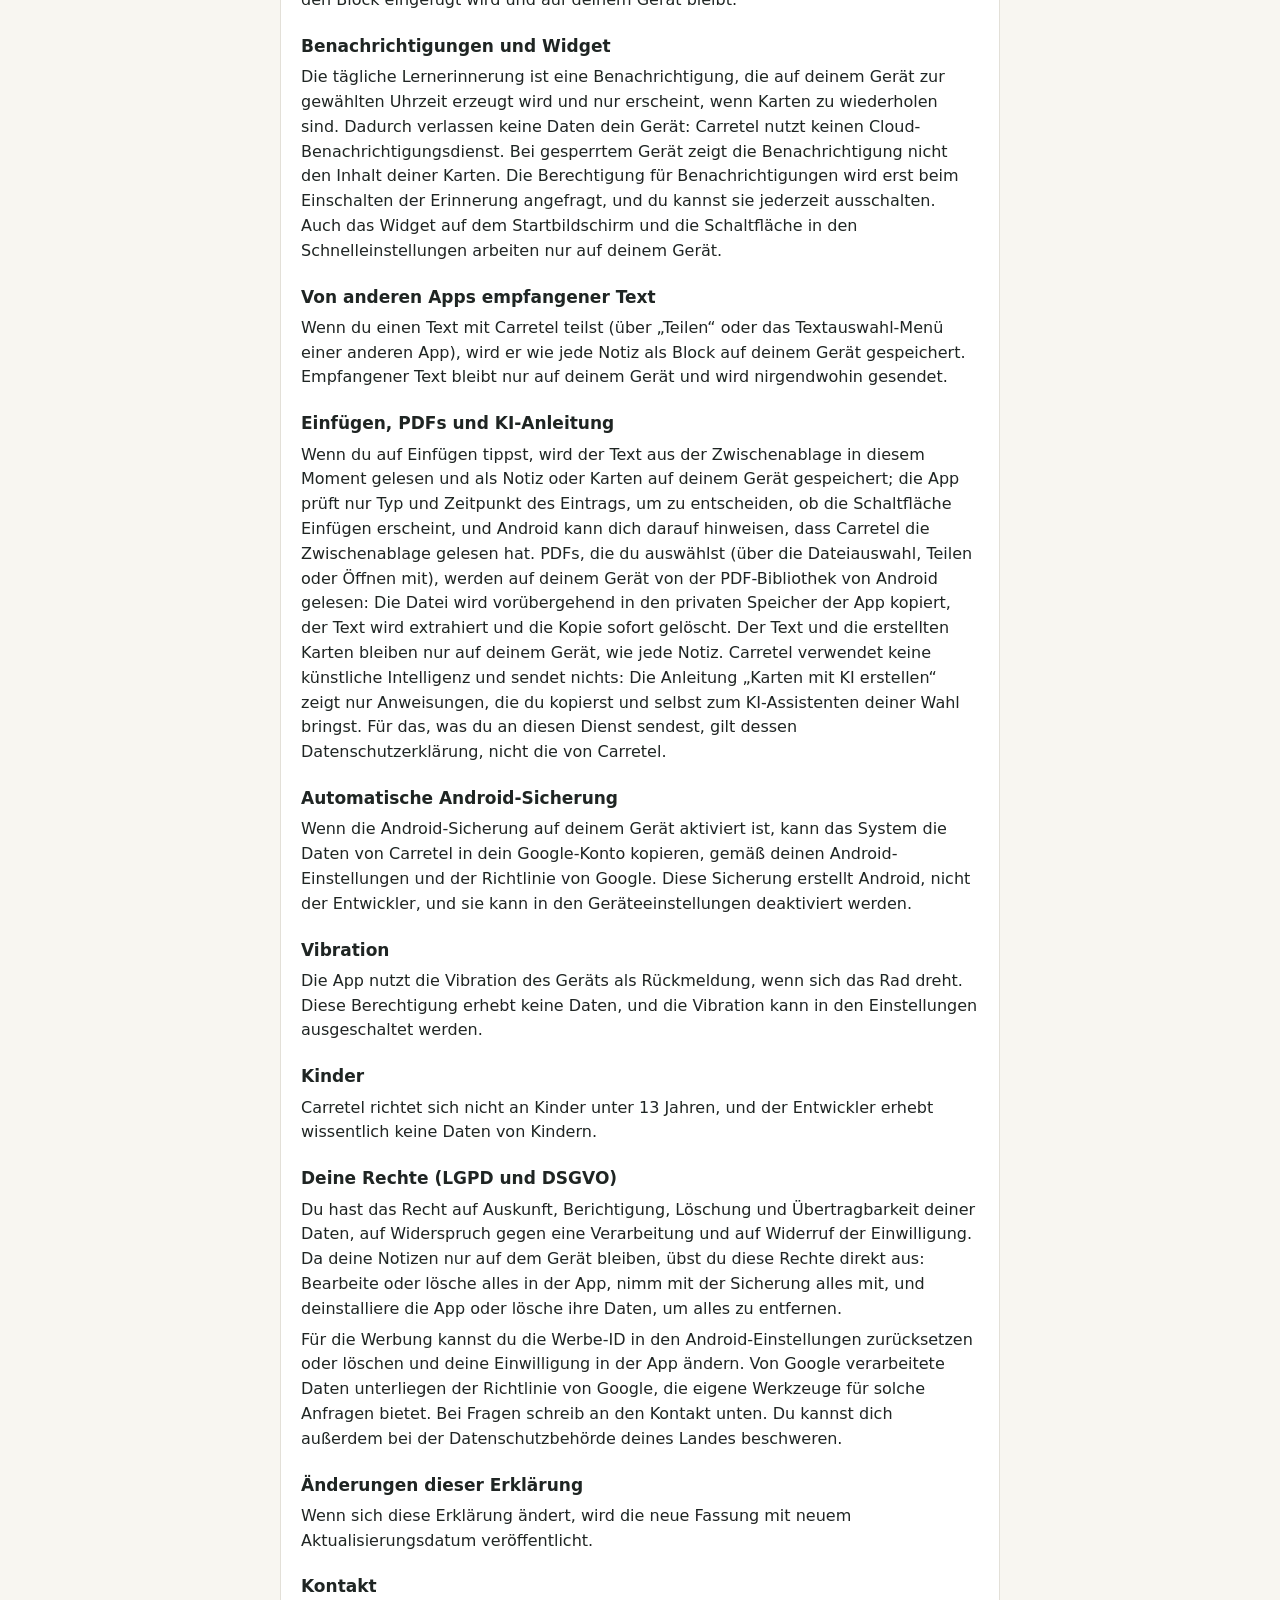
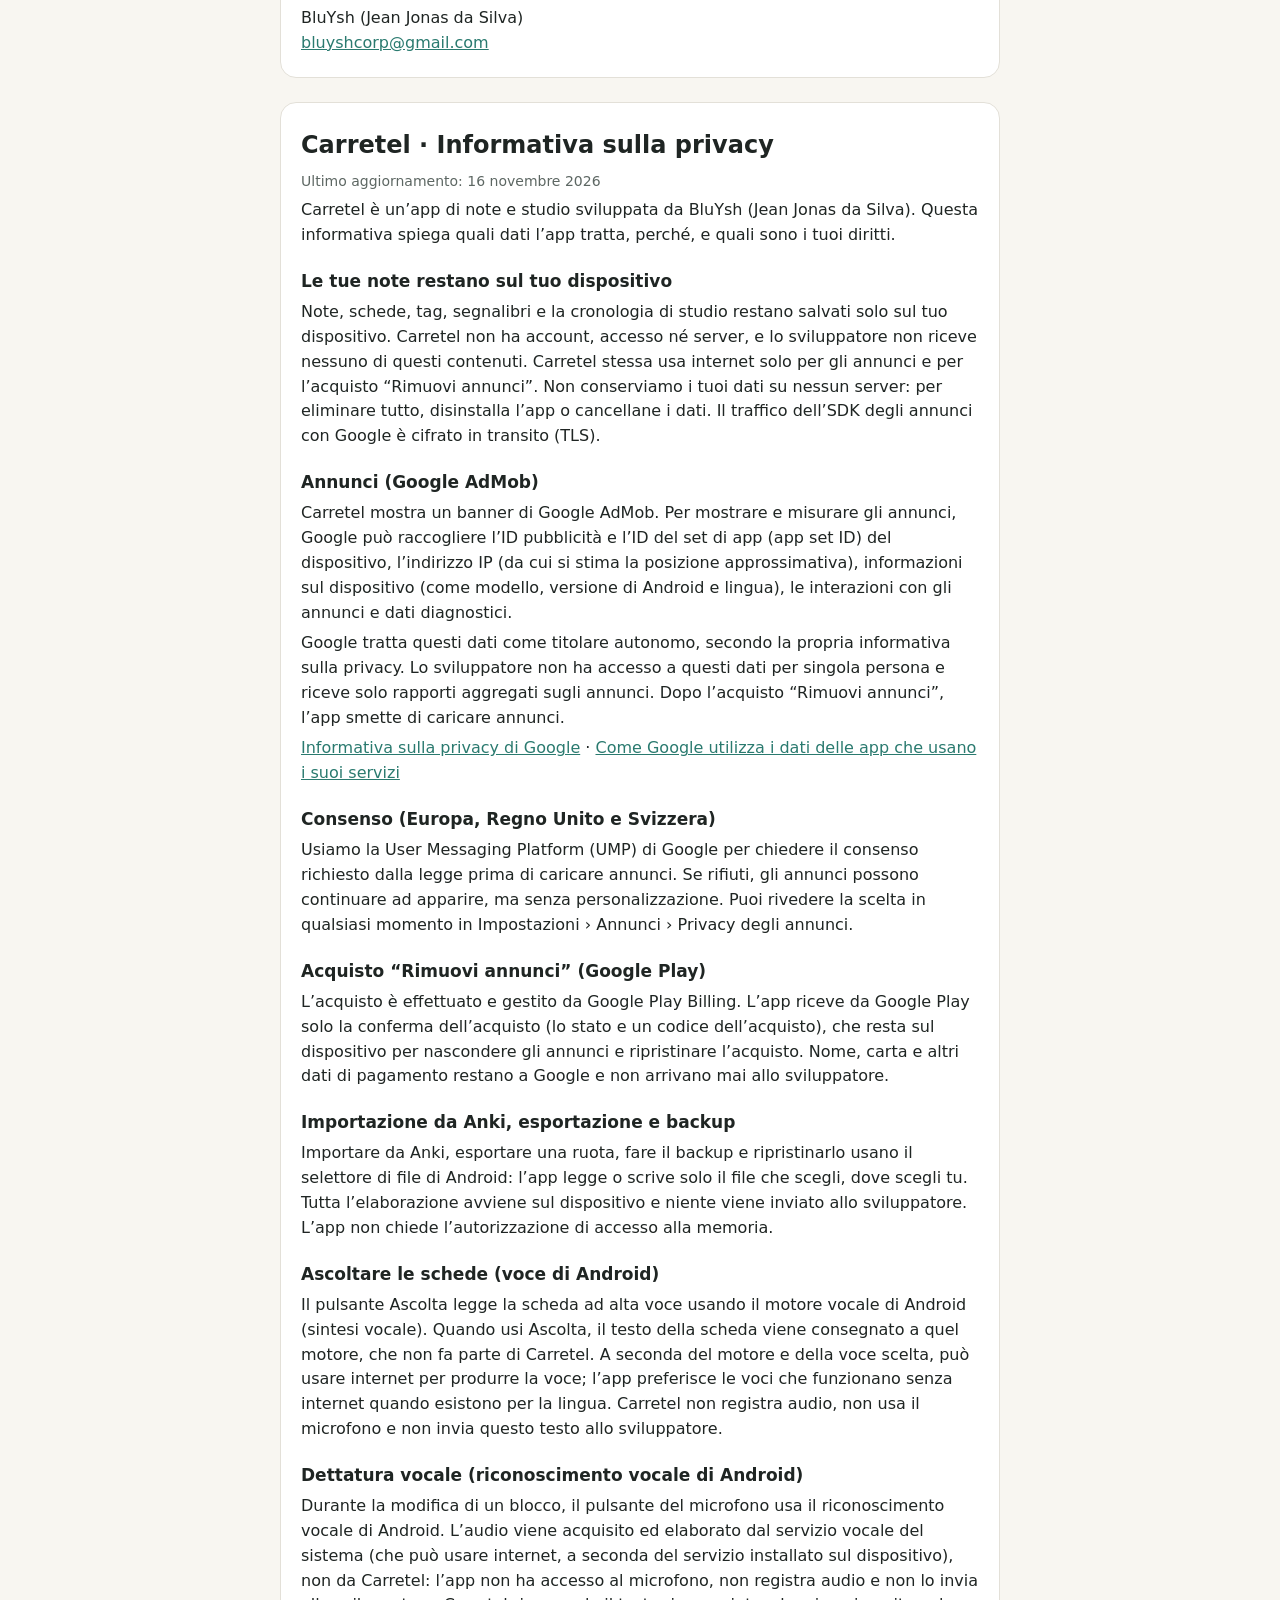
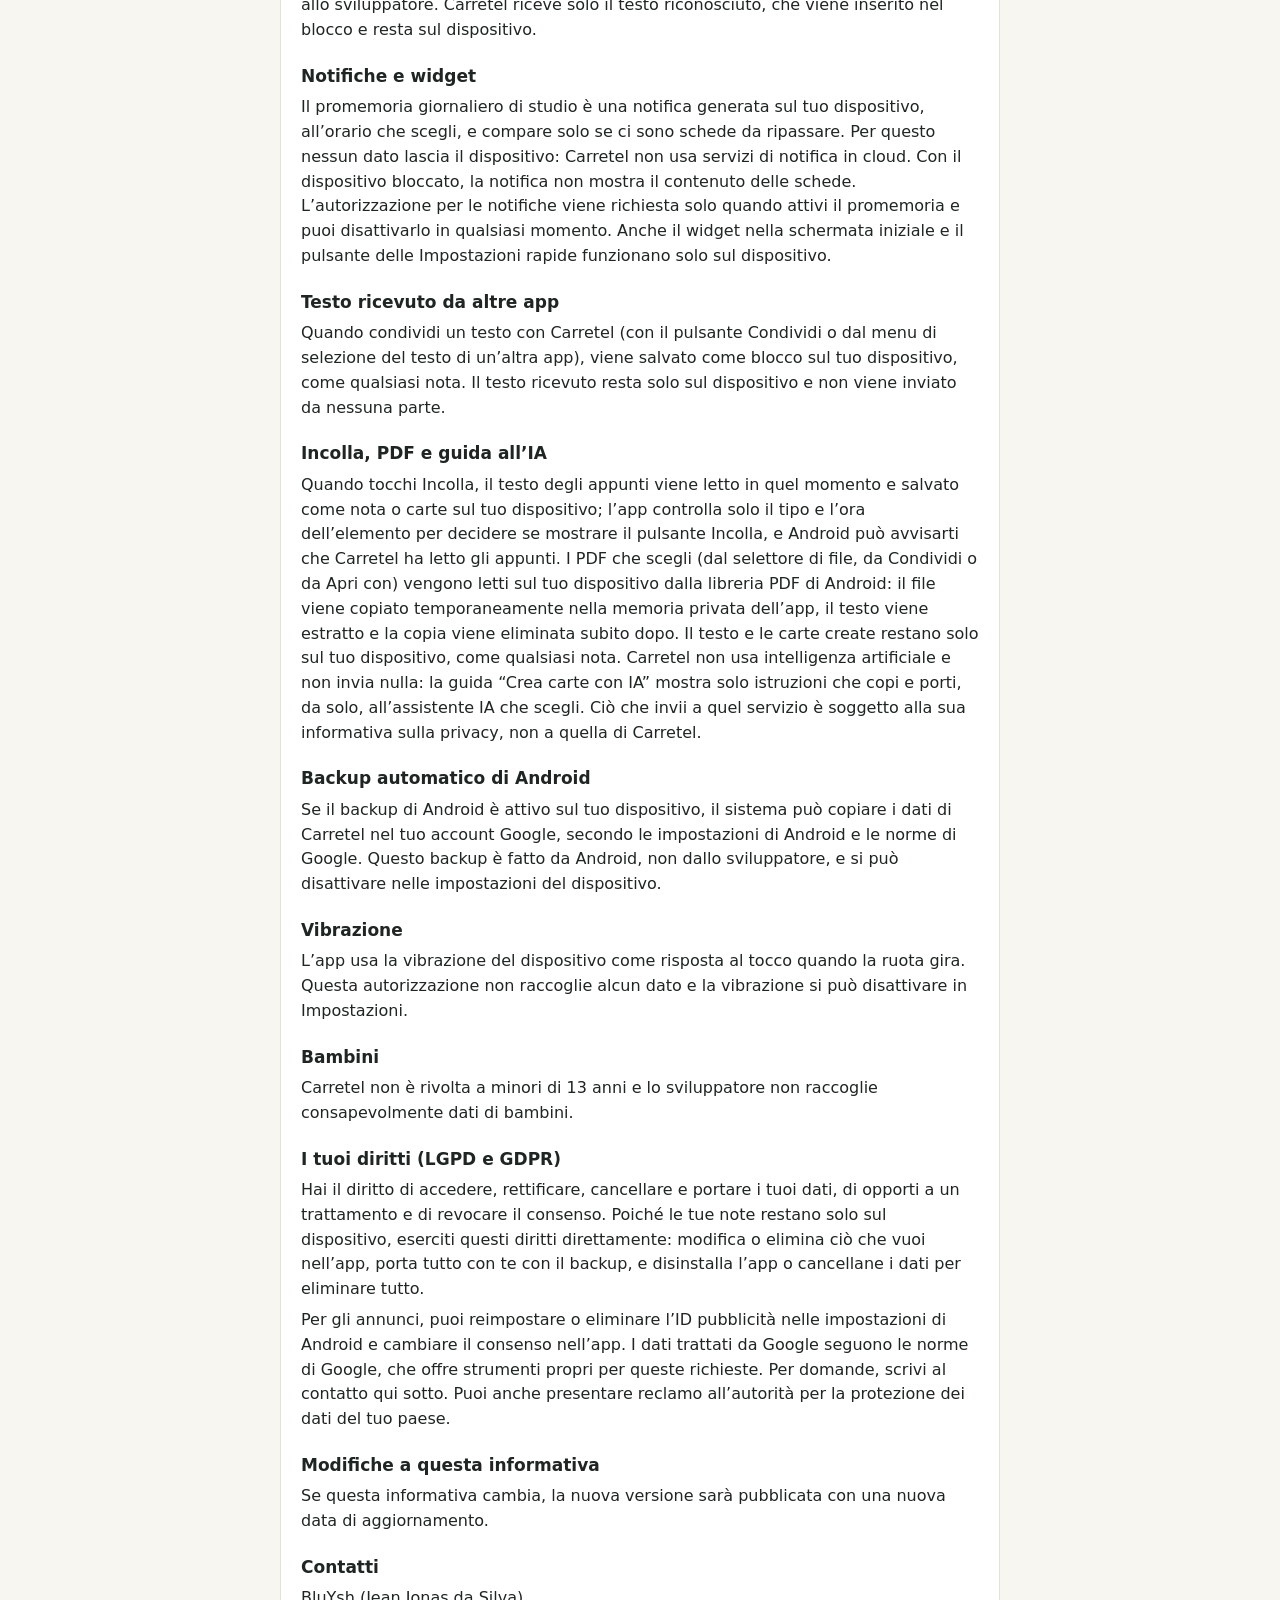
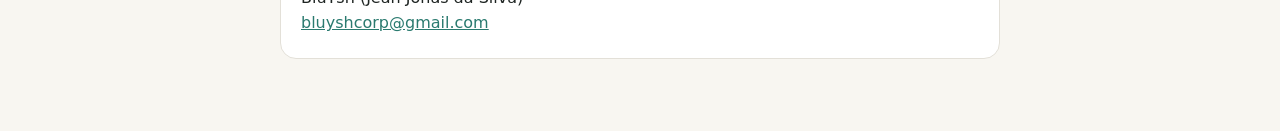
==== commit ebf08dd2: "Carretel: política completa em 4 idiomas (colar, PDF, voz, lembretes)" ====
--- a/carretel/privacidade.html
+++ b/carretel/privacidade.html
@@ -3,76 +3,190 @@
 <head>
 <meta charset="utf-8">
 <meta name="viewport" content="width=device-width, initial-scale=1">
-<title>Política de Privacidade — Carretel</title>
-<link rel="stylesheet" href="../estilo.css">
+<title>Carretel · Política de privacidade / Privacy policy</title>
+<style>
+:root { --bg:#f8f6f1; --surface:#fff; --text:#1f2523; --muted:#5d6763; --accent:#2a7a6f; --border:#e3e0d8; }
+@media (prefers-color-scheme: dark) { :root { --bg:#141716; --surface:#1d2120; --text:#e6ebe9; --muted:#9aa6a1; --accent:#6cc3b5; --border:#2c3230; } }
+body { margin:0; background:var(--bg); color:var(--text); font:16px/1.55 system-ui, -apple-system, "Segoe UI", Roboto, sans-serif; }
+main { max-width:720px; margin:0 auto; padding:24px 16px 48px; }
+nav { font-size:14px; color:var(--muted); margin-bottom:16px; }
+a { color:var(--accent); overflow-wrap:anywhere; }
+section { background:var(--surface); border:1px solid var(--border); border-radius:16px; padding:8px 20px 16px; margin-bottom:24px; }
+h1 { font-size:24px; font-weight:600; margin:16px 0 4px; }
+h2 { font-size:17px; font-weight:600; margin:20px 0 4px; }
+p { margin:6px 0; }
+.muted { color:var(--muted); font-size:14px; }
+</style>
 </head>
-<body>
-<main>
-<h1>Política de Privacidade — Carretel</h1>
-<p class="data">Última atualização: 17 de novembro de 2026 · <a href="privacy.html">English version</a></p>
-
-<p>Esta política explica como o aplicativo <strong>Carretel</strong> ("app"), publicado por <strong>BluYsh</strong> (desenvolvedor pessoa física Jean Jonas da Silva), trata os seus dados. Ela segue a Lei Geral de Proteção de Dados (Lei nº 13.709/2018, LGPD), o Regulamento Geral de Proteção de Dados da União Europeia (GDPR) e as políticas do Google Play.</p>
-
-<h2>1. Resumo</h2>
-<div class="cartao">
-<ul>
-<li>Suas anotações, rodas, cartões e histórico de revisão ficam <strong>somente no seu aparelho</strong>. Nós não temos servidor e não recebemos o seu conteúdo.</li>
-<li>Arquivos do Anki que você importa são lidos <strong>no próprio aparelho</strong> e não são enviados a ninguém.</li>
-<li>O app exibe anúncios do <strong>Google AdMob</strong>, que pode coletar alguns dados do aparelho para mostrar e medir anúncios.</li>
-<li>A compra "Remover anúncios" é processada pelo <strong>Google Play</strong>. Nós nunca vemos os dados do seu cartão.</li>
-</ul>
-</div>
-
-<h2>2. Dados que ficam no seu aparelho</h2>
-<p>Textos das anotações, cartões (frente e verso), rodas, datas e resultados das revisões espaçadas e preferências do app são gravados apenas no armazenamento interno do seu aparelho. Eles não são enviados para nós nem para terceiros.</p>
-<p><strong>Importação do Anki:</strong> quando você escolhe um arquivo de baralho do Anki, o app lê esse arquivo localmente para criar os cartões. O app acessa apenas o arquivo que você selecionar e não guarda cópia dele além dos cartões importados.</p>
-<p><strong>Exportação:</strong> se você exportar seus dados, o arquivo é salvo onde você escolher. A partir daí, ele fica sob o seu controle.</p>
-<p><strong>Texto compartilhado, widget e atalho:</strong> quando você compartilha um texto de outro app com o Carretel, ou cria uma nota pelo widget da tela inicial ou pelo atalho do painel rápido, o conteúdo é gravado apenas no seu aparelho, como qualquer outra nota.</p>
-<p>Se o backup automático do Android estiver ativado na sua conta Google, o sistema pode incluir os dados do app no backup da sua própria conta. Esse backup é feito pelo Google, conforme as configurações do seu aparelho, e nós não temos acesso a ele.</p>
-
-<h2>3. Anúncios (Google AdMob)</h2>
-<p>A versão gratuita do app exibe anúncios fornecidos pelo Google AdMob. Para isso, o SDK do Google Mobile Ads pode coletar e processar automaticamente:</p>
-<table>
-<tr><th>Dado</th><th>Finalidade</th></tr>
-<tr><td>ID de publicidade do Android</td><td>Exibir anúncios, limitar repetição, medir resultados e, com o seu consentimento quando exigido, personalizar anúncios</td></tr>
-<tr><td>Endereço IP (usado para estimar localização aproximada)</td><td>Escolher anúncios adequados à região e prevenir fraude</td></tr>
-<tr><td>Informações do aparelho e do app (modelo, sistema, idioma, versão)</td><td>Entregar anúncios compatíveis e diagnosticar falhas</td></tr>
-<tr><td>Interações com anúncios (visualizações e toques)</td><td>Medição de desempenho e prevenção de fraude</td></tr>
-</table>
-<p>Esses dados são tratados pelo Google como controlador independente. Saiba mais em <a href="https://policies.google.com/technologies/partner-sites">Como o Google usa dados de sites e apps parceiros</a> e na <a href="https://policies.google.com/privacy">Política de Privacidade do Google</a>.</p>
-<p><strong>Seu controle sobre anúncios:</strong></p>
-<ul>
-<li>Para usuários no Espaço Econômico Europeu, no Reino Unido e na Suíça, e onde mais a lei exigir, o app mostra um formulário de consentimento (Google User Messaging Platform) antes de exibir anúncios personalizados. Você pode alterar sua escolha depois, nas configurações do app.</li>
-<li>No Android, você pode redefinir ou excluir o ID de publicidade em <em>Configurações → Privacidade → Anúncios</em> (o caminho pode variar conforme o fabricante).</li>
-<li>Comprando "Remover anúncios", o app deixa de carregar anúncios.</li>
-</ul>
-<p><strong>Base legal (GDPR):</strong> anúncios personalizados dependem do seu consentimento; anúncios não personalizados, medição e prevenção de fraude se baseiam no interesse legítimo de manter o app gratuito e seguro.</p>
-
-<h2>4. Compra "Remover anúncios"</h2>
-<p>A compra é feita pelo sistema de faturamento do Google Play. O Google processa o pagamento e nos envia apenas a confirmação de que a compra foi feita (um identificador da compra), para que o app possa desativar os anúncios e restaurar a compra se você reinstalar o app. Nós não recebemos nome, e-mail, endereço ou dados de pagamento.</p>
-
-<h2>5. Permissões do Android</h2>
-<p>O app usa acesso à internet (para carregar anúncios e verificar compras), vibração (para a resposta tátil ao girar a roda), <strong>notificações</strong> (para os lembretes de revisão que você ativar), inicialização com o aparelho (para reagendar esses lembretes depois que o celular reinicia) e as permissões técnicas que o Google Mobile Ads e o Google Play Billing adicionam. A única que pede autorização a você é a de <strong>notificações</strong>, e o app só pede quando você ativa um lembrete. Você pode negar ou desligar quando quiser nas configurações do Android, e o resto do app continua funcionando. Os lembretes são gerados e agendados no próprio aparelho, sem passar por servidor. O acesso a arquivos acontece somente pelo seletor de arquivos do Android, quando você mesmo escolhe um arquivo para importar ou um local para exportar. O app não acessa sua localização precisa, contatos, câmera, microfone ou fotos.</p>
-
-<h2>6. Compartilhamento de dados</h2>
-<p>Não vendemos nem compartilhamos dados pessoais. Os únicos terceiros envolvidos são o Google (AdMob e Google Play), nas finalidades descritas acima. Os dados tratados pelo Google podem ser transferidos para fora do seu país, conforme as salvaguardas descritas na política do Google.</p>
-
-<h2>7. Crianças</h2>
-<p>O app não é direcionado a menores de 13 anos e não coleta intencionalmente dados de crianças. Se você acredita que uma criança forneceu dados, entre em contato para que possamos ajudar.</p>
-
-<h2>8. Seus direitos (LGPD e GDPR)</h2>
-<p>Você pode solicitar confirmação de tratamento, acesso, correção, eliminação, portabilidade, informação sobre compartilhamento, oposição e revogação de consentimento. Como o seu conteúdo fica apenas no seu aparelho, você mesmo pode exportá-lo ou apagá-lo a qualquer momento (desinstalando o app ou limpando os dados dele nas configurações do Android). Para dados tratados pelo Google, use as ferramentas da sua <a href="https://myaccount.google.com/">Conta Google</a>. Você também pode apresentar reclamação à ANPD (Brasil) ou à autoridade de proteção de dados do seu país.</p>
-
-<h2>9. Segurança</h2>
-<p>Os dados ficam protegidos pelas medidas de segurança do próprio Android (armazenamento privado do app). A comunicação com os serviços do Google usa conexão criptografada.</p>
-
-<h2>10. Alterações desta política</h2>
-<p>Podemos atualizar esta política quando o app mudar. A data no topo indica a versão mais recente. Mudanças relevantes também serão informadas nas notas de atualização do app.</p>
-
-<h2>11. Contato</h2>
-<p>BluYsh — <a href="mailto:bluyshcorp@gmail.com">bluyshcorp@gmail.com</a></p>
-
-<footer><a href="../index.html">← BluYsh</a></footer>
+<body><main>
+<nav><a href="#pt">Português</a> · <a href="#en">English</a> · <a href="#de">Deutsch</a> · <a href="#it">Italiano</a></nav>
+<section id="pt" lang="pt-BR">
+<h1>Carretel · Política de privacidade</h1>
+<p class="muted">Última atualização: 16 de novembro de 2026</p>
+<p>O Carretel é um app de notas e estudos desenvolvido por BluYsh (Jean Jonas da Silva). Esta política explica quais dados o app trata, por que, e quais são os seus direitos.</p>
+<h2>Suas notas ficam no seu aparelho</h2>
+<p>Notas, cartões, tags, marcos e o histórico de estudos ficam guardados só no seu aparelho. O Carretel não tem conta, login nem servidor, e o desenvolvedor não recebe nenhum desses conteúdos. O próprio Carretel usa a internet apenas para os anúncios e para a compra “Remover anúncios”. Não guardamos seus dados em nenhum servidor: para apagar tudo, desinstale o app ou limpe os dados dele. O tráfego do SDK de anúncios com o Google é criptografado em trânsito (TLS).</p>
+<h2>Anúncios (Google AdMob)</h2>
+<p>O Carretel mostra um banner do Google AdMob. Para exibir e medir os anúncios, o Google pode coletar o identificador de publicidade e o identificador do conjunto de apps (app set ID) do aparelho, o endereço IP (do qual se estima a localização aproximada), informações do aparelho (como modelo, versão do Android e idioma), as interações com os anúncios e dados de diagnóstico.</p>
+<p>O Google trata esses dados como controlador independente, de acordo com a política de privacidade dele. O desenvolvedor não tem acesso a esses dados por pessoa; recebe só relatórios agregados sobre os anúncios. Depois da compra “Remover anúncios”, o app deixa de carregar anúncios.</p>
+<p><a href="https://policies.google.com/privacy">Política de privacidade do Google</a> · <a href="https://policies.google.com/technologies/partner-sites">Como o Google usa dados de apps que usam os serviços dele</a></p>
+<h2>Consentimento (Europa, Reino Unido e Suíça)</h2>
+<p>Usamos a Plataforma de Mensagens ao Usuário (UMP) do Google para pedir o consentimento exigido por lei antes de carregar anúncios. Se você recusar, os anúncios podem continuar aparecendo, mas sem personalização. Você pode rever a escolha a qualquer momento em Configurações › Anúncios › Privacidade dos anúncios.</p>
+<h2>Compra “Remover anúncios” (Google Play)</h2>
+<p>A compra é feita e processada pelo Google Play Billing. O app recebe do Google Play só a confirmação da compra (a situação e um código da compra), que fica no aparelho para esconder os anúncios e restaurar a compra. Nome, cartão e demais dados de pagamento ficam com o Google e não chegam ao desenvolvedor.</p>
+<h2>Importação do Anki, exportação e backup</h2>
+<p>Importar do Anki, exportar uma roda, fazer backup e restaurar usam o seletor de arquivos do Android: o app só lê ou grava o arquivo que você escolher, no lugar que você escolher. Todo o processamento acontece no aparelho e nada é enviado ao desenvolvedor. O app não pede permissão de acesso ao armazenamento.</p>
+<h2>Ouvir os cartões (voz do Android)</h2>
+<p>O botão Ouvir lê o cartão em voz alta usando o mecanismo de voz do próprio Android (conversão de texto em fala). Ao usar o Ouvir, o texto do cartão é entregue a esse mecanismo, que não faz parte do Carretel. Dependendo do mecanismo e da voz escolhida, ele pode usar a internet para gerar a fala; o app prefere vozes que funcionam sem internet quando existem para o idioma. O Carretel não grava áudio, não usa o microfone e não envia esse texto ao desenvolvedor.</p>
+<h2>Ditado por voz (reconhecimento de voz do Android)</h2>
+<p>Na edição de um bloco, o botão de microfone usa o reconhecimento de voz do próprio Android. O áudio é captado e tratado pelo serviço de voz do sistema (que pode usar a internet, conforme o serviço instalado no seu aparelho), não pelo Carretel: o app não tem acesso ao microfone, não grava áudio e não o envia ao desenvolvedor. O Carretel recebe apenas o texto reconhecido, que é inserido no bloco e fica só no aparelho.</p>
+<h2>Notificações e widget</h2>
+<p>O lembrete diário de estudo é uma notificação gerada no próprio aparelho, no horário que você escolhe, e só aparece se houver cartões para revisar. Nenhum dado sai do aparelho por causa dela: o Carretel não usa serviço de notificações em nuvem. Com o aparelho bloqueado, a notificação não mostra o conteúdo dos cartões. A permissão de notificações só é pedida quando você liga o lembrete, e você pode desligá-lo a qualquer momento. O widget da tela inicial e o botão das configurações rápidas também funcionam só no aparelho.</p>
+<h2>Texto recebido de outros apps</h2>
+<p>Quando você compartilha um texto com o Carretel (pelo botão Compartilhar ou pelo menu de seleção de texto de outro app), ele é salvo como bloco no seu aparelho, como qualquer nota. O texto recebido fica só no aparelho e não é enviado a lugar nenhum.</p>
+<h2>Colar, PDF e guia de IA</h2>
+<p>Quando você toca em Colar, o texto da área de transferência é lido naquele momento e salvo como nota ou cartões no seu aparelho; o app só consulta o tipo e o horário do item para saber se mostra o botão Colar, e o Android pode avisar que o Carretel leu a área de transferência. Os PDFs que você escolher (pelo seletor de arquivos, por Compartilhar ou por Abrir com) são lidos no seu aparelho pela própria biblioteca de PDF do Android: o arquivo é copiado temporariamente para a área privada do app, o texto é extraído e a cópia é apagada em seguida. O texto e os cartões criados ficam só no seu aparelho, como qualquer nota. O Carretel não usa inteligência artificial e não envia nada: o guia “Criar cartões com IA” apenas mostra instruções que você copia e leva, por conta própria, ao assistente de IA que escolher. O que você enviar a esse serviço fica sujeito à política de privacidade dele, não à do Carretel.</p>
+<h2>Backup automático do Android</h2>
+<p>Se o backup do Android estiver ativado no seu aparelho, o sistema pode copiar os dados do Carretel para a sua conta Google, conforme as configurações do Android e a política do Google. Esse backup é feito pelo Android, não pelo desenvolvedor, e pode ser desativado nas configurações do aparelho.</p>
+<h2>Vibração</h2>
+<p>O app usa a vibração do aparelho para dar resposta ao toque quando a roda gira. Essa permissão não coleta nenhum dado e a vibração pode ser desligada em Configurações.</p>
+<h2>Crianças</h2>
+<p>O Carretel não é direcionado a menores de 13 anos, e o desenvolvedor não coleta dados de crianças de forma consciente.</p>
+<h2>Seus direitos (LGPD e GDPR)</h2>
+<p>Você tem direito de acessar, corrigir, apagar e levar seus dados, de se opor a um tratamento e de retirar o consentimento. Como suas notas ficam só no aparelho, você exerce esses direitos diretamente: edite ou apague o que quiser no app, leve tudo com o backup, e desinstale o app ou limpe os dados dele para apagar tudo.</p>
+<p>Para os anúncios, você pode redefinir ou excluir o identificador de publicidade nas configurações do Android e mudar o consentimento no próprio app. Os dados tratados pelo Google seguem a política do Google, que tem ferramentas próprias para esses pedidos. Em caso de dúvida, escreva para o contato abaixo. Você também pode reclamar à autoridade de proteção de dados do seu país (no Brasil, a ANPD).</p>
+<h2>Mudanças nesta política</h2>
+<p>Se esta política mudar, a nova versão será publicada com a data de atualização nova.</p>
+<h2>Contato</h2>
+<p>BluYsh (Jean Jonas da Silva)<br><a href="mailto:bluyshcorp@gmail.com">bluyshcorp@gmail.com</a></p>
+</section>
+<section id="en" lang="en">
+<h1>Carretel · Privacy policy</h1>
+<p class="muted">Last updated: November 16, 2026</p>
+<p>Carretel is a notes and study app developed by BluYsh (Jean Jonas da Silva). This policy explains what data the app handles, why, and what your rights are.</p>
+<h2>Your notes stay on your device</h2>
+<p>Notes, cards, tags, bookmarks and your study history are stored only on your device. Carretel has no account, no login and no server, and the developer receives none of this content. Carretel itself uses the internet only for ads and for the “Remove ads” purchase. We do not keep your data on any server: to delete everything, uninstall the app or clear its data. Traffic between the ads SDK and Google is encrypted in transit (TLS).</p>
+<h2>Ads (Google AdMob)</h2>
+<p>Carretel shows a Google AdMob banner. To serve and measure ads, Google may collect the device’s advertising ID and app set ID, the IP address (from which an approximate location is estimated), device information (such as model, Android version and language), interactions with the ads and diagnostic data.</p>
+<p>Google processes this data as an independent controller, under its own privacy policy. The developer has no access to this data per person and only receives aggregated ad reports. After the “Remove ads” purchase, the app stops loading ads.</p>
+<p><a href="https://policies.google.com/privacy">Google Privacy Policy</a> · <a href="https://policies.google.com/technologies/partner-sites">How Google uses data from apps that use its services</a></p>
+<h2>Consent (Europe, United Kingdom and Switzerland)</h2>
+<p>We use Google’s User Messaging Platform (UMP) to ask for the consent required by law before loading ads. If you decline, ads may still appear, but without personalization. You can review your choice at any time in Settings › Ads › Ad privacy.</p>
+<h2>“Remove ads” purchase (Google Play)</h2>
+<p>The purchase is made and processed by Google Play Billing. The app receives from Google Play only the purchase confirmation (its status and a purchase code), which stays on the device to hide ads and restore the purchase. Your name, card and other payment details stay with Google and never reach the developer.</p>
+<h2>Anki import, export and backup</h2>
+<p>Importing from Anki, exporting a wheel, backing up and restoring use the Android file picker: the app only reads or writes the file you choose, where you choose. All processing happens on the device and nothing is sent to the developer. The app does not ask for storage permission.</p>
+<h2>Listening to cards (Android voice)</h2>
+<p>The Listen button reads the card aloud using Android’s own speech engine (text to speech). When you use Listen, the card’s text is handed to that engine, which is not part of Carretel. Depending on the engine and the voice you choose, it may use the internet to produce the speech; the app prefers voices that work without the internet when one exists for the language. Carretel does not record audio, does not use the microphone and does not send this text to the developer.</p>
+<h2>Voice dictation (Android speech recognition)</h2>
+<p>When editing a block, the microphone button uses Android’s own speech recognition. The audio is captured and processed by the system speech service (which may use the internet, depending on the service installed on your device), not by Carretel: the app has no access to the microphone, does not record audio and does not send it to the developer. Carretel only receives the recognized text, which is inserted into the block and stays on your device.</p>
+<h2>Notifications and widget</h2>
+<p>The daily study reminder is a notification generated on your device, at the time you choose, and it only appears if there are cards to review. No data leaves your device because of it: Carretel does not use any cloud notification service. While the device is locked, the notification does not show the contents of your cards. The notifications permission is only requested when you turn the reminder on, and you can turn it off at any time. The home-screen widget and the Quick Settings button also work only on your device.</p>
+<h2>Text received from other apps</h2>
+<p>When you share text with Carretel (through the Share button or another app’s text-selection menu), it is saved as a block on your device, like any note. Received text stays only on your device and is not sent anywhere.</p>
+<h2>Pasting, PDFs and the AI guide</h2>
+<p>When you tap Paste, the text on the clipboard is read at that moment and saved as a note or cards on your device; the app only checks the type and time of the clipboard item to decide whether to show the Paste button, and Android may notify you that Carretel read the clipboard. PDFs you choose (through the file picker, Share or Open with) are read on your device by Android’s own PDF library: the file is temporarily copied to the app’s private storage, the text is extracted and the copy is deleted right after. The text and the cards created stay only on your device, like any note. Carretel does not use artificial intelligence and does not send anything: the “Create cards with AI” guide only shows instructions that you copy and take, on your own, to the AI assistant you choose. What you send to that service is subject to its privacy policy, not Carretel’s.</p>
+<h2>Android automatic backup</h2>
+<p>If Android backup is turned on on your device, the system may copy Carretel’s data to your Google account, according to your Android settings and Google’s policy. This backup is made by Android, not by the developer, and can be turned off in your device settings.</p>
+<h2>Vibration</h2>
+<p>The app uses the device’s vibration for touch feedback when the wheel spins. This permission collects no data, and vibration can be turned off in Settings.</p>
+<h2>Children</h2>
+<p>Carretel is not directed at children under 13, and the developer does not knowingly collect data from children.</p>
+<h2>Your rights (LGPD and GDPR)</h2>
+<p>You have the right to access, correct, delete and port your data, to object to processing and to withdraw consent. Since your notes stay only on your device, you exercise these rights directly: edit or delete anything in the app, take everything with you using the backup, and uninstall the app or clear its data to delete everything.</p>
+<p>For ads, you can reset or delete your advertising ID in the Android settings and change your consent in the app. Data processed by Google follows Google’s policy, which offers its own tools for these requests. If you have questions, write to the contact below. You can also lodge a complaint with the data protection authority in your country.</p>
+<h2>Changes to this policy</h2>
+<p>If this policy changes, the new version will be published with a new update date.</p>
+<h2>Contact</h2>
+<p>BluYsh (Jean Jonas da Silva)<br><a href="mailto:bluyshcorp@gmail.com">bluyshcorp@gmail.com</a></p>
+</section>
+<section id="de" lang="de">
+<h1>Carretel · Datenschutzerklärung</h1>
+<p class="muted">Zuletzt aktualisiert: 16. November 2026</p>
+<p>Carretel ist eine App für Notizen und zum Lernen, entwickelt von BluYsh (Jean Jonas da Silva). Diese Erklärung beschreibt, welche Daten die App verarbeitet, warum, und welche Rechte du hast.</p>
+<h2>Deine Notizen bleiben auf deinem Gerät</h2>
+<p>Notizen, Karten, Tags, Lesezeichen und dein Lernverlauf werden nur auf deinem Gerät gespeichert. Carretel hat kein Konto, keine Anmeldung und keinen Server, und der Entwickler erhält keine dieser Inhalte. Carretel selbst nutzt das Internet nur für Werbung und für den Kauf „Werbung entfernen“. Wir speichern deine Daten auf keinem Server: Um alles zu löschen, deinstalliere die App oder lösche ihre Daten. Der Datenverkehr des Werbe-SDK mit Google ist bei der Übertragung verschlüsselt (TLS).</p>
+<h2>Werbung (Google AdMob)</h2>
+<p>Carretel zeigt ein Banner von Google AdMob. Um Werbung auszuliefern und zu messen, kann Google die Werbe-ID und die App-Set-ID des Geräts, die IP-Adresse (aus der ein ungefährer Standort geschätzt wird), Geräteinformationen (etwa Modell, Android-Version und Sprache), Interaktionen mit der Werbung und Diagnosedaten erheben.</p>
+<p>Google verarbeitet diese Daten als unabhängiger Verantwortlicher nach seiner eigenen Datenschutzerklärung. Der Entwickler hat keinen Zugriff auf diese Daten einzelner Personen und erhält nur zusammengefasste Werbeberichte. Nach dem Kauf „Werbung entfernen“ lädt die App keine Werbung mehr.</p>
+<p><a href="https://policies.google.com/privacy">Datenschutzerklärung von Google</a> · <a href="https://policies.google.com/technologies/partner-sites">Wie Google Daten aus Apps verwendet, die Google-Dienste nutzen</a></p>
+<h2>Einwilligung (Europa, Vereinigtes Königreich und Schweiz)</h2>
+<p>Wir nutzen die User Messaging Platform (UMP) von Google, um vor dem Laden von Werbung die gesetzlich erforderliche Einwilligung einzuholen. Wenn du ablehnst, kann weiterhin Werbung erscheinen, aber ohne Personalisierung. Du kannst deine Wahl jederzeit unter Einstellungen › Werbung › Datenschutz bei Werbung ändern.</p>
+<h2>Kauf „Werbung entfernen“ (Google Play)</h2>
+<p>Der Kauf wird über Google Play Billing abgewickelt. Die App erhält von Google Play nur die Kaufbestätigung (den Status und einen Kaufcode), die auf dem Gerät bleibt, um die Werbung auszublenden und den Kauf wiederherzustellen. Name, Karte und andere Zahlungsdaten bleiben bei Google und erreichen den Entwickler nie.</p>
+<h2>Anki-Import, Export und Sicherung</h2>
+<p>Import aus Anki, Export eines Rads, Sicherung und Wiederherstellung nutzen die Dateiauswahl von Android: Die App liest oder schreibt nur die Datei, die du auswählst, an dem Ort, den du auswählst. Die gesamte Verarbeitung findet auf dem Gerät statt, und nichts wird an den Entwickler gesendet. Die App fragt nicht nach einer Speicherberechtigung.</p>
+<h2>Karten anhören (Android-Stimme)</h2>
+<p>Die Schaltfläche „Anhören“ liest die Karte mit der Sprachausgabe von Android selbst laut vor (Text-zu-Sprache). Beim Anhören wird der Text der Karte an diese Sprachausgabe übergeben, die nicht zu Carretel gehört. Je nach Sprachausgabe und gewählter Stimme kann sie das Internet nutzen, um die Sprache zu erzeugen; die App bevorzugt Stimmen, die ohne Internet funktionieren, sofern es für die Sprache eine gibt. Carretel nimmt kein Audio auf, nutzt das Mikrofon nicht und sendet diesen Text nicht an den Entwickler.</p>
+<h2>Sprachdiktat (Android-Spracherkennung)</h2>
+<p>Beim Bearbeiten eines Blocks nutzt die Mikrofon-Schaltfläche die Spracherkennung von Android. Das Audio wird vom System-Sprachdienst aufgenommen und verarbeitet (der je nach installiertem Dienst das Internet nutzen kann), nicht von Carretel: Die App hat keinen Zugriff auf das Mikrofon, nimmt kein Audio auf und sendet es nicht an den Entwickler. Carretel erhält nur den erkannten Text, der in den Block eingefügt wird und auf deinem Gerät bleibt.</p>
+<h2>Benachrichtigungen und Widget</h2>
+<p>Die tägliche Lernerinnerung ist eine Benachrichtigung, die auf deinem Gerät zur gewählten Uhrzeit erzeugt wird und nur erscheint, wenn Karten zu wiederholen sind. Dadurch verlassen keine Daten dein Gerät: Carretel nutzt keinen Cloud-Benachrichtigungsdienst. Bei gesperrtem Gerät zeigt die Benachrichtigung nicht den Inhalt deiner Karten. Die Berechtigung für Benachrichtigungen wird erst beim Einschalten der Erinnerung angefragt, und du kannst sie jederzeit ausschalten. Auch das Widget auf dem Startbildschirm und die Schaltfläche in den Schnelleinstellungen arbeiten nur auf deinem Gerät.</p>
+<h2>Von anderen Apps empfangener Text</h2>
+<p>Wenn du einen Text mit Carretel teilst (über „Teilen“ oder das Textauswahl-Menü einer anderen App), wird er wie jede Notiz als Block auf deinem Gerät gespeichert. Empfangener Text bleibt nur auf deinem Gerät und wird nirgendwohin gesendet.</p>
+<h2>Einfügen, PDFs und KI-Anleitung</h2>
+<p>Wenn du auf Einfügen tippst, wird der Text aus der Zwischenablage in diesem Moment gelesen und als Notiz oder Karten auf deinem Gerät gespeichert; die App prüft nur Typ und Zeitpunkt des Eintrags, um zu entscheiden, ob die Schaltfläche Einfügen erscheint, und Android kann dich darauf hinweisen, dass Carretel die Zwischenablage gelesen hat. PDFs, die du auswählst (über die Dateiauswahl, Teilen oder Öffnen mit), werden auf deinem Gerät von der PDF-Bibliothek von Android gelesen: Die Datei wird vorübergehend in den privaten Speicher der App kopiert, der Text wird extrahiert und die Kopie sofort gelöscht. Der Text und die erstellten Karten bleiben nur auf deinem Gerät, wie jede Notiz. Carretel verwendet keine künstliche Intelligenz und sendet nichts: Die Anleitung „Karten mit KI erstellen“ zeigt nur Anweisungen, die du kopierst und selbst zum KI-Assistenten deiner Wahl bringst. Für das, was du an diesen Dienst sendest, gilt dessen Datenschutzerklärung, nicht die von Carretel.</p>
+<h2>Automatische Android-Sicherung</h2>
+<p>Wenn die Android-Sicherung auf deinem Gerät aktiviert ist, kann das System die Daten von Carretel in dein Google-Konto kopieren, gemäß deinen Android-Einstellungen und der Richtlinie von Google. Diese Sicherung erstellt Android, nicht der Entwickler, und sie kann in den Geräteeinstellungen deaktiviert werden.</p>
+<h2>Vibration</h2>
+<p>Die App nutzt die Vibration des Geräts als Rückmeldung, wenn sich das Rad dreht. Diese Berechtigung erhebt keine Daten, und die Vibration kann in den Einstellungen ausgeschaltet werden.</p>
+<h2>Kinder</h2>
+<p>Carretel richtet sich nicht an Kinder unter 13 Jahren, und der Entwickler erhebt wissentlich keine Daten von Kindern.</p>
+<h2>Deine Rechte (LGPD und DSGVO)</h2>
+<p>Du hast das Recht auf Auskunft, Berichtigung, Löschung und Übertragbarkeit deiner Daten, auf Widerspruch gegen eine Verarbeitung und auf Widerruf der Einwilligung. Da deine Notizen nur auf dem Gerät bleiben, übst du diese Rechte direkt aus: Bearbeite oder lösche alles in der App, nimm mit der Sicherung alles mit, und deinstalliere die App oder lösche ihre Daten, um alles zu entfernen.</p>
+<p>Für die Werbung kannst du die Werbe-ID in den Android-Einstellungen zurücksetzen oder löschen und deine Einwilligung in der App ändern. Von Google verarbeitete Daten unterliegen der Richtlinie von Google, die eigene Werkzeuge für solche Anfragen bietet. Bei Fragen schreib an den Kontakt unten. Du kannst dich außerdem bei der Datenschutzbehörde deines Landes beschweren.</p>
+<h2>Änderungen dieser Erklärung</h2>
+<p>Wenn sich diese Erklärung ändert, wird die neue Fassung mit neuem Aktualisierungsdatum veröffentlicht.</p>
+<h2>Kontakt</h2>
+<p>BluYsh (Jean Jonas da Silva)<br><a href="mailto:bluyshcorp@gmail.com">bluyshcorp@gmail.com</a></p>
+</section>
+<section id="it" lang="it">
+<h1>Carretel · Informativa sulla privacy</h1>
+<p class="muted">Ultimo aggiornamento: 16 novembre 2026</p>
+<p>Carretel è un’app di note e studio sviluppata da BluYsh (Jean Jonas da Silva). Questa informativa spiega quali dati l’app tratta, perché, e quali sono i tuoi diritti.</p>
+<h2>Le tue note restano sul tuo dispositivo</h2>
+<p>Note, schede, tag, segnalibri e la cronologia di studio restano salvati solo sul tuo dispositivo. Carretel non ha account, accesso né server, e lo sviluppatore non riceve nessuno di questi contenuti. Carretel stessa usa internet solo per gli annunci e per l’acquisto “Rimuovi annunci”. Non conserviamo i tuoi dati su nessun server: per eliminare tutto, disinstalla l’app o cancellane i dati. Il traffico dell’SDK degli annunci con Google è cifrato in transito (TLS).</p>
+<h2>Annunci (Google AdMob)</h2>
+<p>Carretel mostra un banner di Google AdMob. Per mostrare e misurare gli annunci, Google può raccogliere l’ID pubblicità e l’ID del set di app (app set ID) del dispositivo, l’indirizzo IP (da cui si stima la posizione approssimativa), informazioni sul dispositivo (come modello, versione di Android e lingua), le interazioni con gli annunci e dati diagnostici.</p>
+<p>Google tratta questi dati come titolare autonomo, secondo la propria informativa sulla privacy. Lo sviluppatore non ha accesso a questi dati per singola persona e riceve solo rapporti aggregati sugli annunci. Dopo l’acquisto “Rimuovi annunci”, l’app smette di caricare annunci.</p>
+<p><a href="https://policies.google.com/privacy">Informativa sulla privacy di Google</a> · <a href="https://policies.google.com/technologies/partner-sites">Come Google utilizza i dati delle app che usano i suoi servizi</a></p>
+<h2>Consenso (Europa, Regno Unito e Svizzera)</h2>
+<p>Usiamo la User Messaging Platform (UMP) di Google per chiedere il consenso richiesto dalla legge prima di caricare annunci. Se rifiuti, gli annunci possono continuare ad apparire, ma senza personalizzazione. Puoi rivedere la scelta in qualsiasi momento in Impostazioni › Annunci › Privacy degli annunci.</p>
+<h2>Acquisto “Rimuovi annunci” (Google Play)</h2>
+<p>L’acquisto è effettuato e gestito da Google Play Billing. L’app riceve da Google Play solo la conferma dell’acquisto (lo stato e un codice dell’acquisto), che resta sul dispositivo per nascondere gli annunci e ripristinare l’acquisto. Nome, carta e altri dati di pagamento restano a Google e non arrivano mai allo sviluppatore.</p>
+<h2>Importazione da Anki, esportazione e backup</h2>
+<p>Importare da Anki, esportare una ruota, fare il backup e ripristinarlo usano il selettore di file di Android: l’app legge o scrive solo il file che scegli, dove scegli tu. Tutta l’elaborazione avviene sul dispositivo e niente viene inviato allo sviluppatore. L’app non chiede l’autorizzazione di accesso alla memoria.</p>
+<h2>Ascoltare le schede (voce di Android)</h2>
+<p>Il pulsante Ascolta legge la scheda ad alta voce usando il motore vocale di Android (sintesi vocale). Quando usi Ascolta, il testo della scheda viene consegnato a quel motore, che non fa parte di Carretel. A seconda del motore e della voce scelta, può usare internet per produrre la voce; l’app preferisce le voci che funzionano senza internet quando esistono per la lingua. Carretel non registra audio, non usa il microfono e non invia questo testo allo sviluppatore.</p>
+<h2>Dettatura vocale (riconoscimento vocale di Android)</h2>
+<p>Durante la modifica di un blocco, il pulsante del microfono usa il riconoscimento vocale di Android. L’audio viene acquisito ed elaborato dal servizio vocale del sistema (che può usare internet, a seconda del servizio installato sul dispositivo), non da Carretel: l’app non ha accesso al microfono, non registra audio e non lo invia allo sviluppatore. Carretel riceve solo il testo riconosciuto, che viene inserito nel blocco e resta sul dispositivo.</p>
+<h2>Notifiche e widget</h2>
+<p>Il promemoria giornaliero di studio è una notifica generata sul tuo dispositivo, all’orario che scegli, e compare solo se ci sono schede da ripassare. Per questo nessun dato lascia il dispositivo: Carretel non usa servizi di notifica in cloud. Con il dispositivo bloccato, la notifica non mostra il contenuto delle schede. L’autorizzazione per le notifiche viene richiesta solo quando attivi il promemoria e puoi disattivarlo in qualsiasi momento. Anche il widget nella schermata iniziale e il pulsante delle Impostazioni rapide funzionano solo sul dispositivo.</p>
+<h2>Testo ricevuto da altre app</h2>
+<p>Quando condividi un testo con Carretel (con il pulsante Condividi o dal menu di selezione del testo di un’altra app), viene salvato come blocco sul tuo dispositivo, come qualsiasi nota. Il testo ricevuto resta solo sul dispositivo e non viene inviato da nessuna parte.</p>
+<h2>Incolla, PDF e guida all’IA</h2>
+<p>Quando tocchi Incolla, il testo degli appunti viene letto in quel momento e salvato come nota o carte sul tuo dispositivo; l’app controlla solo il tipo e l’ora dell’elemento per decidere se mostrare il pulsante Incolla, e Android può avvisarti che Carretel ha letto gli appunti. I PDF che scegli (dal selettore di file, da Condividi o da Apri con) vengono letti sul tuo dispositivo dalla libreria PDF di Android: il file viene copiato temporaneamente nella memoria privata dell’app, il testo viene estratto e la copia viene eliminata subito dopo. Il testo e le carte create restano solo sul tuo dispositivo, come qualsiasi nota. Carretel non usa intelligenza artificiale e non invia nulla: la guida “Crea carte con IA” mostra solo istruzioni che copi e porti, da solo, all’assistente IA che scegli. Ciò che invii a quel servizio è soggetto alla sua informativa sulla privacy, non a quella di Carretel.</p>
+<h2>Backup automatico di Android</h2>
+<p>Se il backup di Android è attivo sul tuo dispositivo, il sistema può copiare i dati di Carretel nel tuo account Google, secondo le impostazioni di Android e le norme di Google. Questo backup è fatto da Android, non dallo sviluppatore, e si può disattivare nelle impostazioni del dispositivo.</p>
+<h2>Vibrazione</h2>
+<p>L’app usa la vibrazione del dispositivo come risposta al tocco quando la ruota gira. Questa autorizzazione non raccoglie alcun dato e la vibrazione si può disattivare in Impostazioni.</p>
+<h2>Bambini</h2>
+<p>Carretel non è rivolta a minori di 13 anni e lo sviluppatore non raccoglie consapevolmente dati di bambini.</p>
+<h2>I tuoi diritti (LGPD e GDPR)</h2>
+<p>Hai il diritto di accedere, rettificare, cancellare e portare i tuoi dati, di opporti a un trattamento e di revocare il consenso. Poiché le tue note restano solo sul dispositivo, eserciti questi diritti direttamente: modifica o elimina ciò che vuoi nell’app, porta tutto con te con il backup, e disinstalla l’app o cancellane i dati per eliminare tutto.</p>
+<p>Per gli annunci, puoi reimpostare o eliminare l’ID pubblicità nelle impostazioni di Android e cambiare il consenso nell’app. I dati trattati da Google seguono le norme di Google, che offre strumenti propri per queste richieste. Per domande, scrivi al contatto qui sotto. Puoi anche presentare reclamo all’autorità per la protezione dei dati del tuo paese.</p>
+<h2>Modifiche a questa informativa</h2>
+<p>Se questa informativa cambia, la nuova versione sarà pubblicata con una nuova data di aggiornamento.</p>
+<h2>Contatti</h2>
+<p>BluYsh (Jean Jonas da Silva)<br><a href="mailto:bluyshcorp@gmail.com">bluyshcorp@gmail.com</a></p>
+</section>
 </main>
+<script>
+// Abre na seção do idioma do navegador, se não houver uma escolhida no endereço.
+if (!location.hash) {
+  var l = (navigator.language || "").slice(0, 2);
+  if (["en", "de", "it"].indexOf(l) >= 0) location.replace("#" + l);
+}
+</script>
 </body>
 </html>
